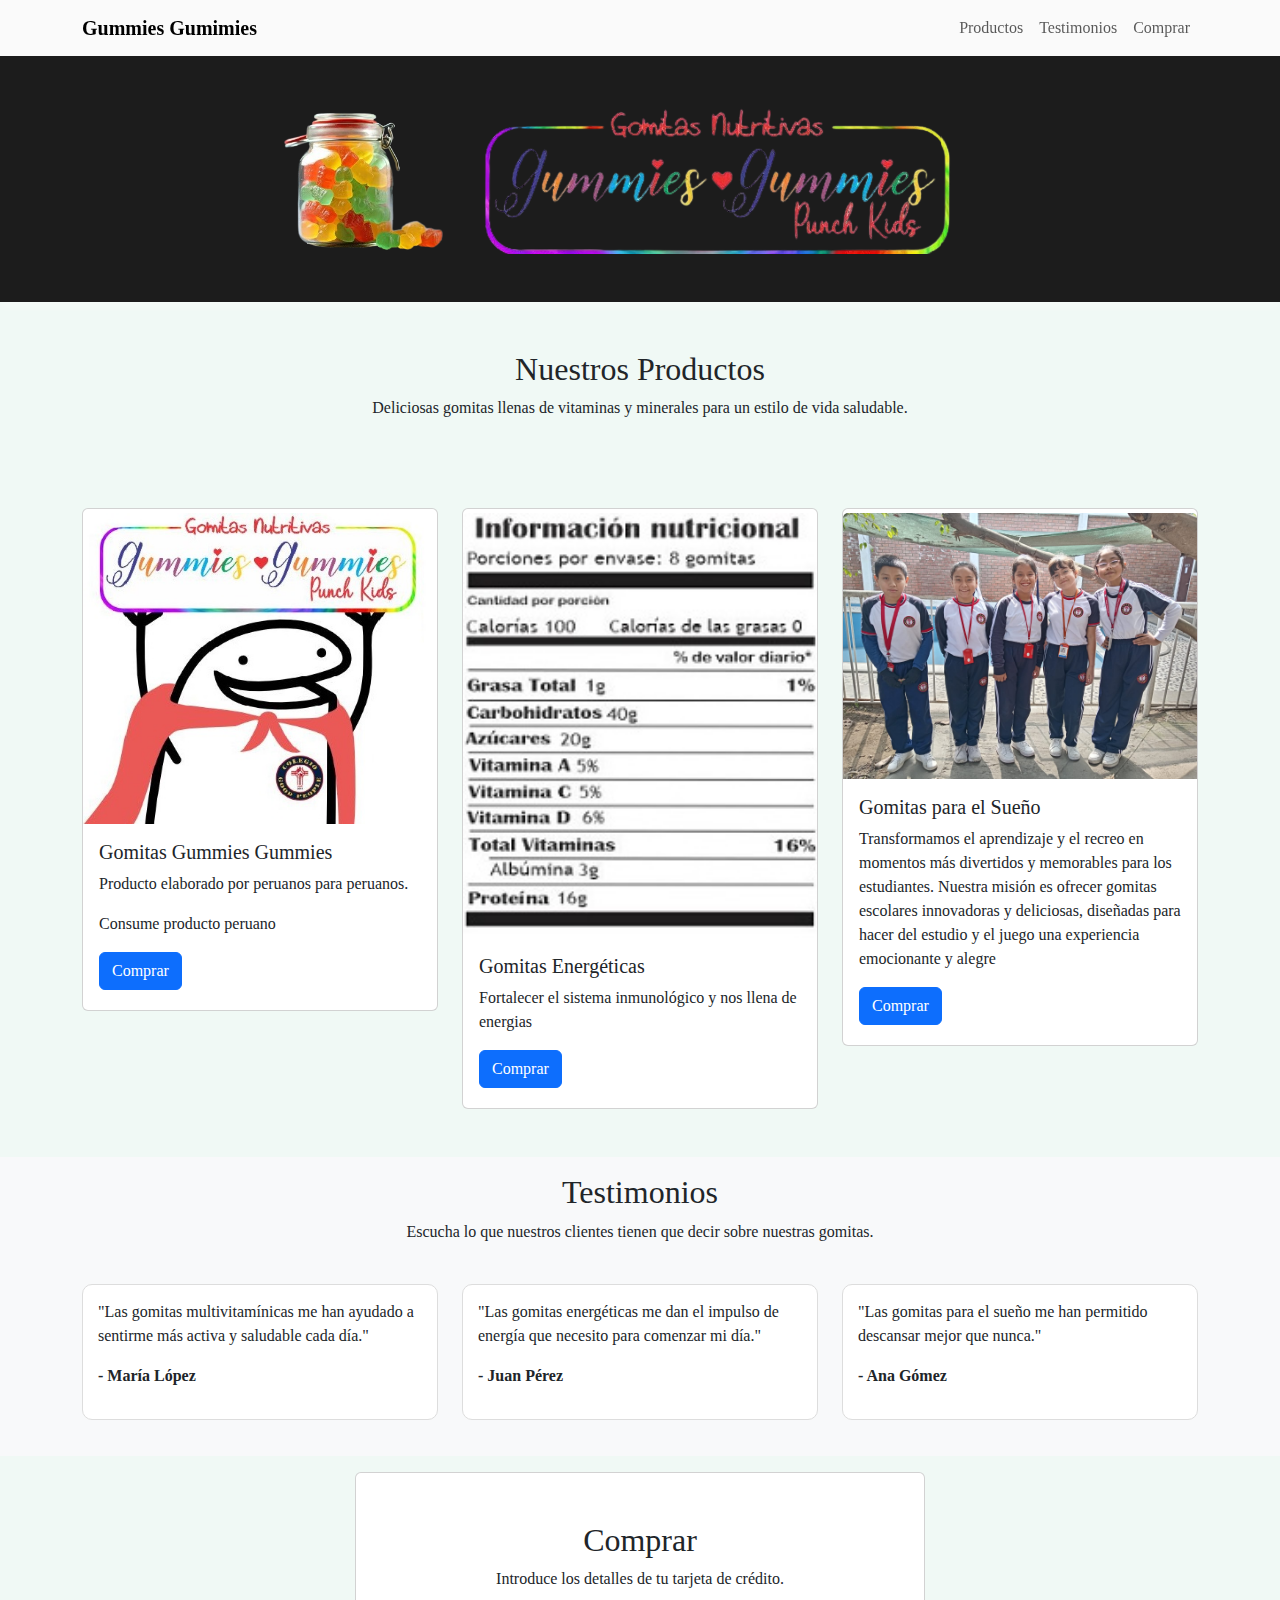
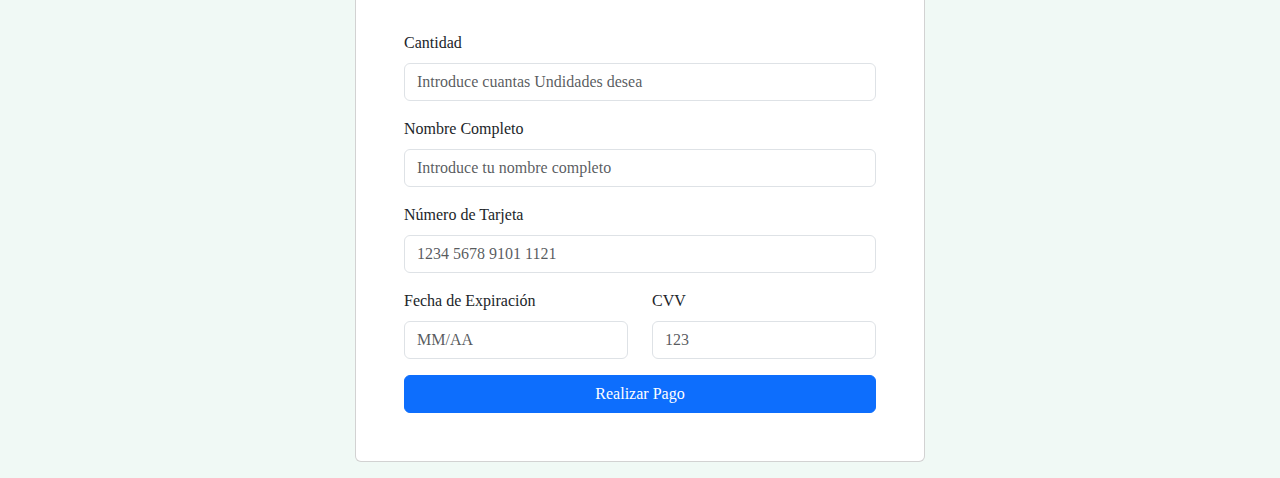
==== index.html @ dd19df9d "cambios colores y fonts" ====
<!DOCTYPE html>
<html lang="es">
  <head>
    <meta charset="UTF-8" />
    <meta name="viewport" content="width=device-width, initial-scale=1.0" />
    <title>Gummies Gumimies</title>
    <link href="https://cdn.jsdelivr.net/npm/bootstrap@5.3.0-alpha1/dist/css/bootstrap.min.css" rel="stylesheet" />
    <link rel="stylesheet" href="./styles.css" />
    <!-- <link rel="stylesheet" href="https://fonts.googleapis.com/css2?family=Poppins:wght@300;400;600&display=swap" /> -->
    <link rel="stylesheet" href="https://your-font-cdn.com/blueberry.css" />
  </head>

  <body>
    <!-- Navbar -->
    <nav class="navbar navbar-expand-lg navbar-light bg-light barra">
      <div class="container">
        <a class="navbar-brand" href="#">Gummies Gumimies</a>
        <button
          class="navbar-toggler"
          type="button"
          data-bs-toggle="collapse"
          data-bs-target="#navbarNav"
          aria-controls="navbarNav"
          aria-expanded="false"
          aria-label="Toggle navigation"
        >
          <span class="navbar-toggler-icon"></span>
        </button>
        <div class="collapse navbar-collapse" id="navbarNav">
          <ul class="navbar-nav ms-auto">
            <li class="nav-item">
              <a class="nav-link" href="#productos">Productos</a>
            </li>
            <li class="nav-item">
              <a class="nav-link" href="#testimonios">Testimonios</a>
            </li>
            <li class="nav-item">
              <a class="nav-link" href="#pagar">Comprar</a>
            </li>
          </ul>
        </div>
      </div>
    </nav>
    <section class="degradado text-white text-center py-5">
      <div class="container d-flex align-items-center justify-content-center flex-wrap">
        <!-- Imagen pequeña -->
        <img src="./gomitas-frasco-clean.png" alt="Imagen Pequeña" class="imagen-pequena" />

        <!-- Logo -->
        <img src="./logo-clean.png" alt="Logo de Gomicas" class="logo" />
        <!-- <img src="./gomitas-frasco-clean.png" alt="Imagen Pequeña" class="imagen-pequena" /> -->
      </div>
    </section>
    <!-- <section class="degradado text-white text-center py-5">
      <div class="container align-items-center">
        <img src="./gomitas-frasco-clean.png" alt="Imagen Pequeña" class="imagen-pequena" />
        <img src="./logo-clean.png" alt="Logo de Gomicas" class="logo" />
      </div>
    </section> -->

    <!-- Productos Section -->
    <section id="productos" class="py-5">
      <div class="container">
        <div class="row text-center mb-4">
          <div class="col">
            <h2>Nuestros Productos</h2>
            <p>Deliciosas gomitas llenas de vitaminas y minerales para un estilo de vida saludable.</p>
          </div>
        </div>
        <div class="row">
          <div class="col-md-4 mt-5">
            <div class="card py-1">
              <img src="./gummy-gummy.jpg" class="card-img-top" alt="Gomitas Multivitamínicas" />
              <div class="card-body">
                <h5 class="card-title">Gomitas Gummies Gummies</h5>
                <p class="card-text">Producto elaborado por peruanos para peruanos.</p>
                <p class="card-text">Consume producto peruano</p>
                <a href="#pagar" onclick="comprar()" class="btn btn-primary">Comprar</a>
              </div>
            </div>
          </div>
          <div class="col-md-4 mt-5">
            <div class="card py-1">
              <img src="./informacion-nutricional.jpg" class="card-img-top" alt="Gomitas Energéticas" />
              <div class="card-body">
                <h5 class="card-title">Gomitas Energéticas</h5>
                <p class="card-text">Fortalecer el sistema inmunológico y nos llena de energias</p>
                <a href="#pagar" class="btn btn-primary">Comprar</a>
              </div>
            </div>
          </div>
          <div class="col-md-4 mt-5">
            <div class="card py-1">
              <img src="./integrantes.jpeg" class="card-img-top" alt="Gomitas para el Sueño" />
              <div class="card-body">
                <h5 class="card-title">Gomitas para el Sueño</h5>
                <p class="card-text">
                  Transformamos el aprendizaje y el recreo en momentos más divertidos y memorables para los estudiantes. Nuestra misión es ofrecer gomitas escolares innovadoras y
                  deliciosas, diseñadas para hacer del estudio y el juego una experiencia emocionante y alegre
                </p>
                <a href="#pagar" class="btn btn-primary">Comprar</a>
              </div>
            </div>
          </div>
        </div>
      </div>
    </section>

    <!-- Testimonios Section -->
    <section id="testimonios" class="bg-light py-3">
      <div class="container">
        <div class="row text-center mb-4">
          <div class="col">
            <h2>Testimonios</h2>
            <p>Escucha lo que nuestros clientes tienen que decir sobre nuestras gomitas.</p>
          </div>
        </div>
        <div class="row">
          <div class="col-md-4">
            <div class="testimonial">
              <p>"Las gomitas multivitamínicas me han ayudado a sentirme más activa y saludable cada día."</p>
              <p><strong>- María López</strong></p>
            </div>
          </div>
          <div class="col-md-4">
            <div class="testimonial">
              <p>"Las gomitas energéticas me dan el impulso de energía que necesito para comenzar mi día."</p>
              <p><strong>- Juan Pérez</strong></p>
            </div>
          </div>
          <div class="col-md-4">
            <div class="testimonial">
              <p>"Las gomitas para el sueño me han permitido descansar mejor que nunca."</p>
              <p><strong>- Ana Gómez</strong></p>
            </div>
          </div>
        </div>
      </div>
    </section>

    <!-- Comprar Section -->
    <section class="py-3" id="pagar">
      <div class="container">
        <div class="row justify-content-center">
          <div class="col-md-6 card p-5">
            <!-- Formulario de Pago -->
            <form id="payment-form ">
              <div class="row text-center mb-4">
                <div class="col">
                  <h2>Comprar</h2>
                  <p>Introduce los detalles de tu tarjeta de crédito.</p>
                </div>
              </div>
              <div class="mb-3">
                <label for="cantidad" class="form-label">Cantidad</label>
                <input type="text" class="form-control" id="cantidad" placeholder="Introduce cuantas Undidades desea" maxlength="3" required />
              </div>
              <div class="mb-3">
                <label for="nombre" class="form-label">Nombre Completo</label>
                <input type="text" class="form-control" id="nombre" placeholder="Introduce tu nombre completo" required />
              </div>
              <div class="mb-3">
                <label for="tarjeta" class="form-label">Número de Tarjeta</label>
                <input type="text" class="form-control" id="tarjeta" placeholder="1234 5678 9101 1121" maxlength="19" required />
                <div class="invalid-feedback">Introduce un número de tarjeta válido (16 dígitos).</div>
              </div>
              <div class="row">
                <div class="col-md-6 mb-3">
                  <label for="fecha-expiracion" class="form-label">Fecha de Expiración</label>
                  <input type="text" class="form-control" id="fecha-expiracion" placeholder="MM/AA" maxlength="5" required />
                  <div class="invalid-feedback">Introduce una fecha válida (MM/AA).</div>
                </div>
                <div class="col-md-6 mb-3">
                  <label for="cvv" class="form-label">CVV</label>
                  <input type="text" class="form-control" id="cvv" placeholder="123" maxlength="3" required />
                  <div class="invalid-feedback">Introduce un CVV válido (3 dígitos).</div>
                </div>
              </div>

              <button type="submit" class="btn btn-primary w-100">Realizar Pago</button>
            </form>

            <!-- Mensaje de resultado -->
            <div id="payment-message" class="mt-3 d-none">
              <div class="mensaje-pago">
                <div class="icono">✔️</div>
                <h1>Pago Satisfactorio</h1>
                <p>Su pago con tarjeta ha sido procesado correctamente.</p>
                <button class="boton" onclick="window.location.href='index.html'">Volver al Inicio</button>
              </div>
            </div>
          </div>
        </div>
      </div>
    </section>

    <script src="https://cdn.jsdelivr.net/npm/bootstrap@5.3.0-alpha1/dist/js/bootstrap.bundle.min.js"></script>
    <script src="./script.js"></script>
  </body>
</html>
---- styles.css ----
body {
  font-family: "Poppins", sans-serif;
}

/* h1,
h2,
h3 {
  font-family: "Lobster", cursive;
}

p {
  font-family: "Quicksand", sans-serif;
}
body {
  font-family: "Arial", sans-serif;
} */
* {
  font-family: cursive;
}
/* @font-face {
  font-family: "Blueberry";
  src: url("fonts/blueberry.woff2") format("woff2"), url("fonts/blueberry.woff") format("woff");
  font-weight: normal;
  font-style: normal;
} */

/* body {
  font-family: "Blueberry", sans-serif;
} */
.navbar-brand {
  font-weight: bold;
}

.hero-section {
  background-color: #6c757d;
  color: white;
}

.testimonial {
  background-color: white;
  padding: 15px;
  border: 1px solid #ddd;
  border-radius: 10px;
  margin-bottom: 20px;
}

.btn-light:hover {
  background-color: #f8f9fa;
  color: #000;
}

.btn-primary:hover {
  background-color: #0056b3;
}
.barra {
  background-color: #e3e3e3 !important;
  color: white !important;
  filter: brightness(1.1);
}
.degradado {
  /* background: linear-gradient(90deg, #453e8f, #e38942, #e38942, #453e8f); */
  background: #1c1c1c;
  /* filter: brightness(1.1); */
  box-shadow: 0 4px 10px rgba(255, 255, 255, 0.4);
}
body {
  /* width: 100%;
  height: 200px; */
  background-color: rgba(110, 194, 157, 0.1);
  /* También puedes agregar un borde o sombra si lo deseas */
  /* border: 1px solid #e38942; */
}

.mensaje-pago {
  background-color: #fff;
  padding: 20px;
  border-radius: 10px;
  box-shadow: 0 4px 10px rgba(0, 0, 0, 0.1);
  text-align: center;
  max-width: 400px;
  width: 100%;
}

.mensaje-pago h1 {
  color: #4caf50;
  font-size: 24px;
  margin-bottom: 10px;
}

.mensaje-pago p {
  color: #555;
  font-size: 16px;
  margin-bottom: 20px;
}

.mensaje-pago .icono {
  font-size: 50px;
  color: #4caf50;
  margin-bottom: 20px;
}

.mensaje-pago .boton {
  background-color: #4caf50;
  color: #fff;
  padding: 10px 20px;
  border: none;
  border-radius: 5px;
  cursor: pointer;
  font-size: 16px;
}

.mensaje-pago .boton:hover {
  background-color: #45a049;
}

#payment-message {
  font-family: Arial, sans-serif;
  background-color: #f7f7f7;
  display: flex;
  justify-content: center;
  align-items: center;
  /* height: 100vh; */
  margin: 0;
}

.logo {
  max-height: 250px; /* Ajusta la altura del logo según sea necesario */
  margin-right: 20px; /* Espaciado entre el logo y el texto */
}
.content {
  text-align: center;
}
.imagen-pequena {
  max-height: 200px; /* Ajusta la altura de la imagen pequeña según sea necesario */
}

.degradado {
  background-size: cover;
  background-position: center;
  background-repeat: no-repeat;
  /* height: 300px; */
  display: flex;
  align-items: center;
  justify-content: center;
  padding: 0 20px; /* Espaciado interno */
}
.logo {
  max-height: 150px; /* Ajusta la altura del logo según sea necesario */
  margin: 0 20px; /* Espaciado entre el logo y la imagen pequeña */
}
.imagen-pequena {
  max-height: 150px; /* Ajusta la altura de la imagen pequeña según sea necesario */
}
/* Asegúrate de que el contenedor sea flexible y se ajuste en pantallas más pequeñas */
@media (max-width: 768px) {
  .logo {
    max-height: 100px; /* Ajusta la altura del logo en pantallas pequeñas */
    margin: 0 10px; /* Reduce el margen en pantallas pequeñas */
  }
  .imagen-pequena {
    max-height: 150px;
    padding: 5px;
    /* Ajusta la altura de la imagen pequeña en pantallas pequeñas */
  }
}
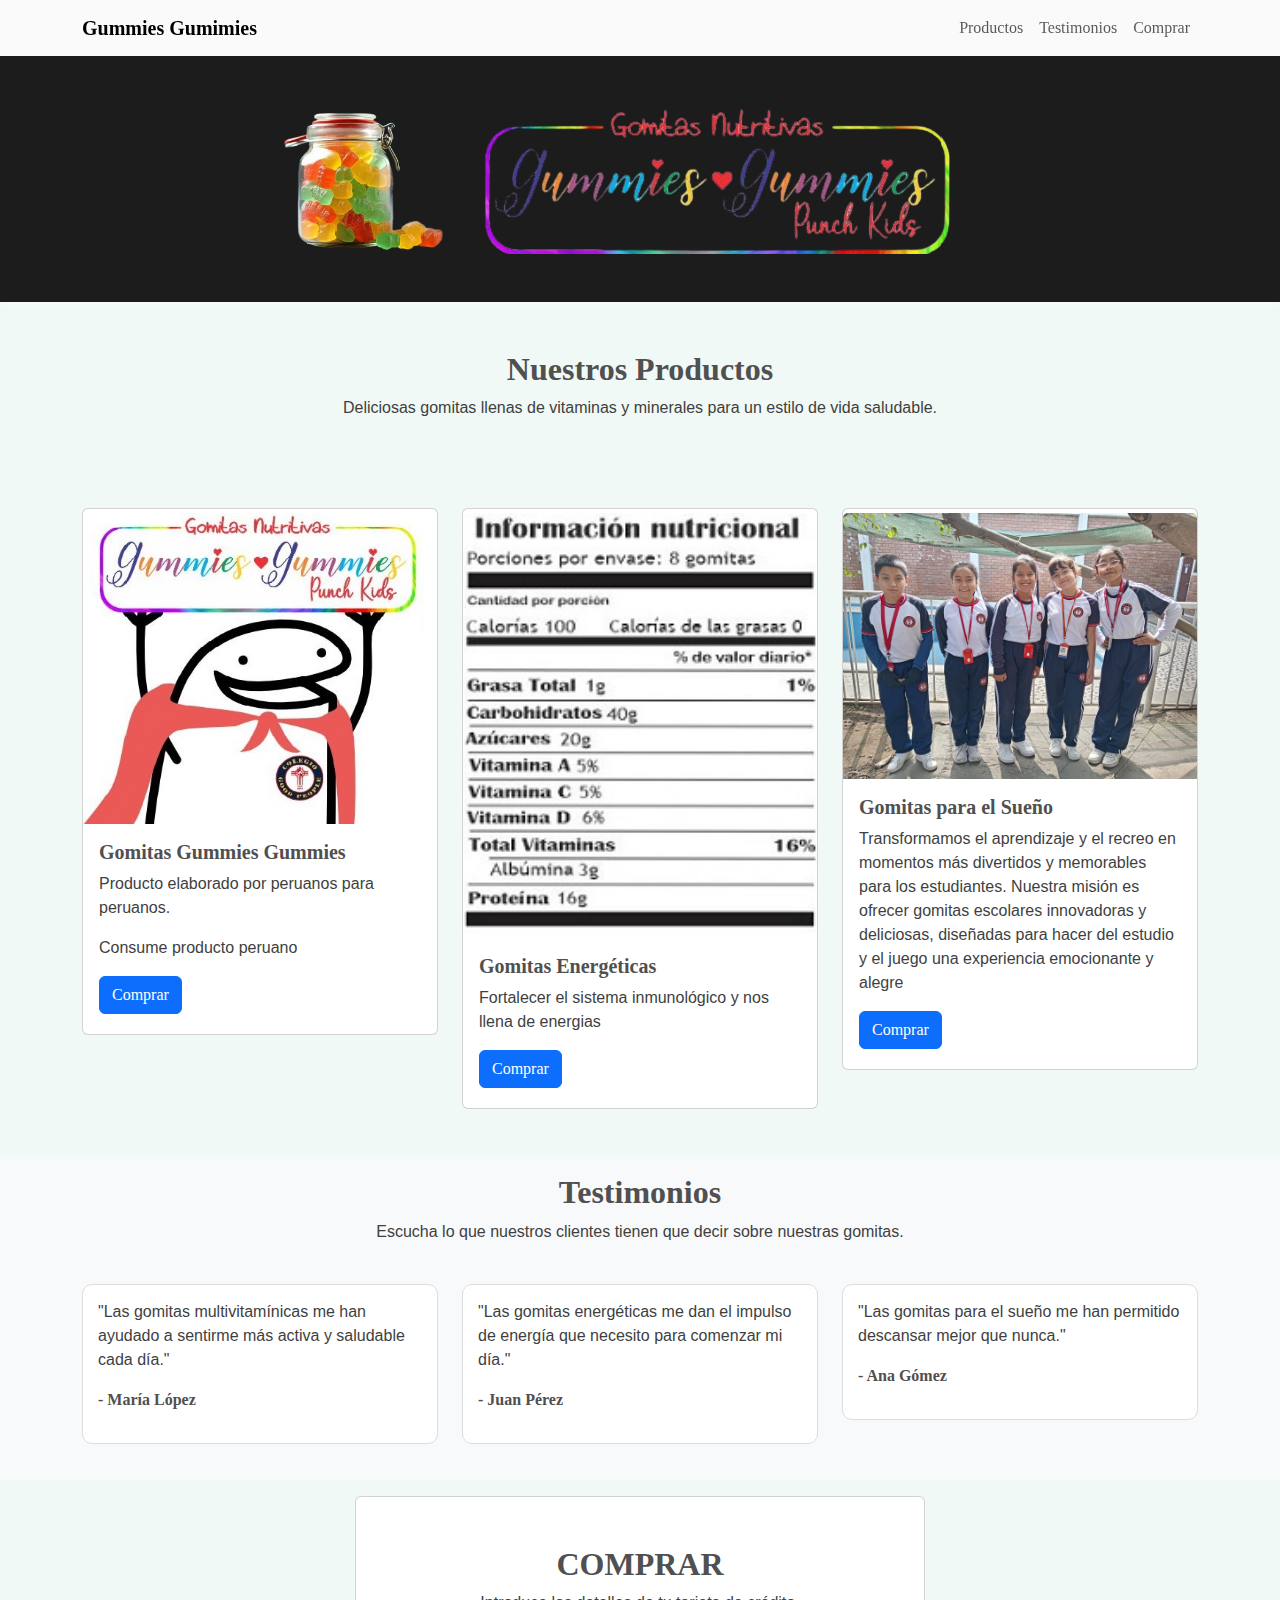
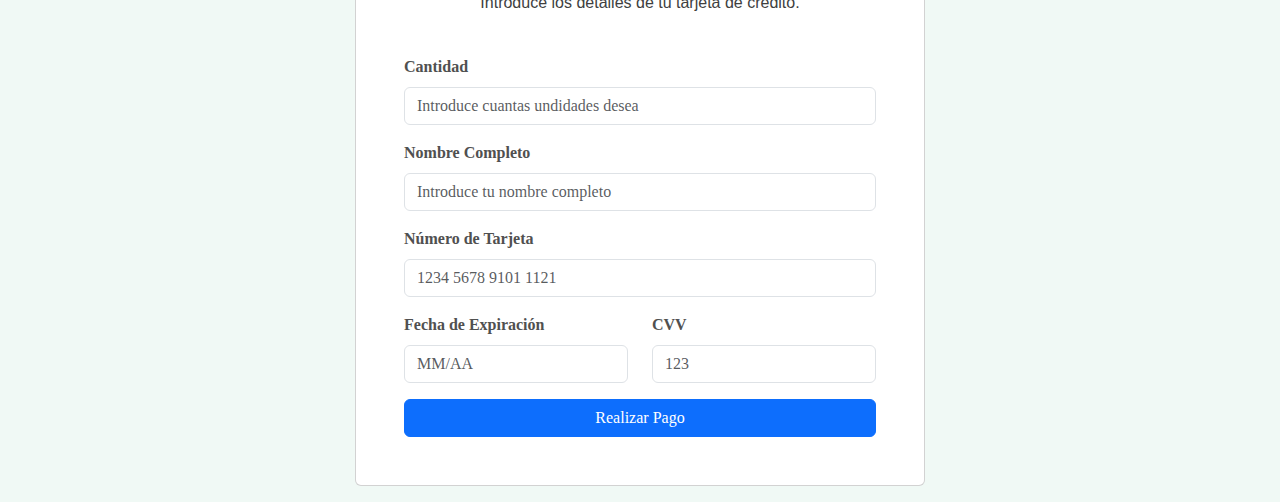
==== commit b4c2db46: "agrando colores" ====
--- a/index.html
+++ b/index.html
@@ -43,21 +43,10 @@
     </nav>
     <section class="degradado text-white text-center py-5">
       <div class="container d-flex align-items-center justify-content-center flex-wrap">
-        <!-- Imagen pequeña -->
-        <img src="./gomitas-frasco-clean.png" alt="Imagen Pequeña" class="imagen-pequena" />
-
-        <!-- Logo -->
-        <img src="./logo-clean.png" alt="Logo de Gomicas" class="logo" />
-        <!-- <img src="./gomitas-frasco-clean.png" alt="Imagen Pequeña" class="imagen-pequena" /> -->
-      </div>
-    </section>
-    <!-- <section class="degradado text-white text-center py-5">
-      <div class="container align-items-center">
         <img src="./gomitas-frasco-clean.png" alt="Imagen Pequeña" class="imagen-pequena" />
         <img src="./logo-clean.png" alt="Logo de Gomicas" class="logo" />
       </div>
-    </section> -->
-
+    </section>
     <!-- Productos Section -->
     <section id="productos" class="py-5">
       <div class="container">
@@ -147,13 +136,13 @@
             <form id="payment-form ">
               <div class="row text-center mb-4">
                 <div class="col">
-                  <h2>Comprar</h2>
+                  <h2>COMPRAR</h2>
                   <p>Introduce los detalles de tu tarjeta de crédito.</p>
                 </div>
               </div>
               <div class="mb-3">
                 <label for="cantidad" class="form-label">Cantidad</label>
-                <input type="text" class="form-control" id="cantidad" placeholder="Introduce cuantas Undidades desea" maxlength="3" required />
+                <input type="text" class="form-control" id="cantidad" placeholder="Introduce cuantas undidades desea" maxlength="3" required />
               </div>
               <div class="mb-3">
                 <label for="nombre" class="form-label">Nombre Completo</label>
--- a/styles.css
+++ b/styles.css
@@ -2,20 +2,26 @@
   font-family: "Poppins", sans-serif;
 }
 
-/* h1,
+h1,
 h2,
-h3 {
+h3,
+h5,
+strong,
+label {
   font-family: "Lobster", cursive;
+  color: #505050 !important;
+  font-weight: bold;
 }
 
 p {
   font-family: "Quicksand", sans-serif;
+  color: #403f3f !important;
 }
 body {
   font-family: "Arial", sans-serif;
-} */
+}
 * {
-  font-family: cursive;
+  font-family: "Lobster", cursive;
 }
 /* @font-face {
   font-family: "Blueberry";
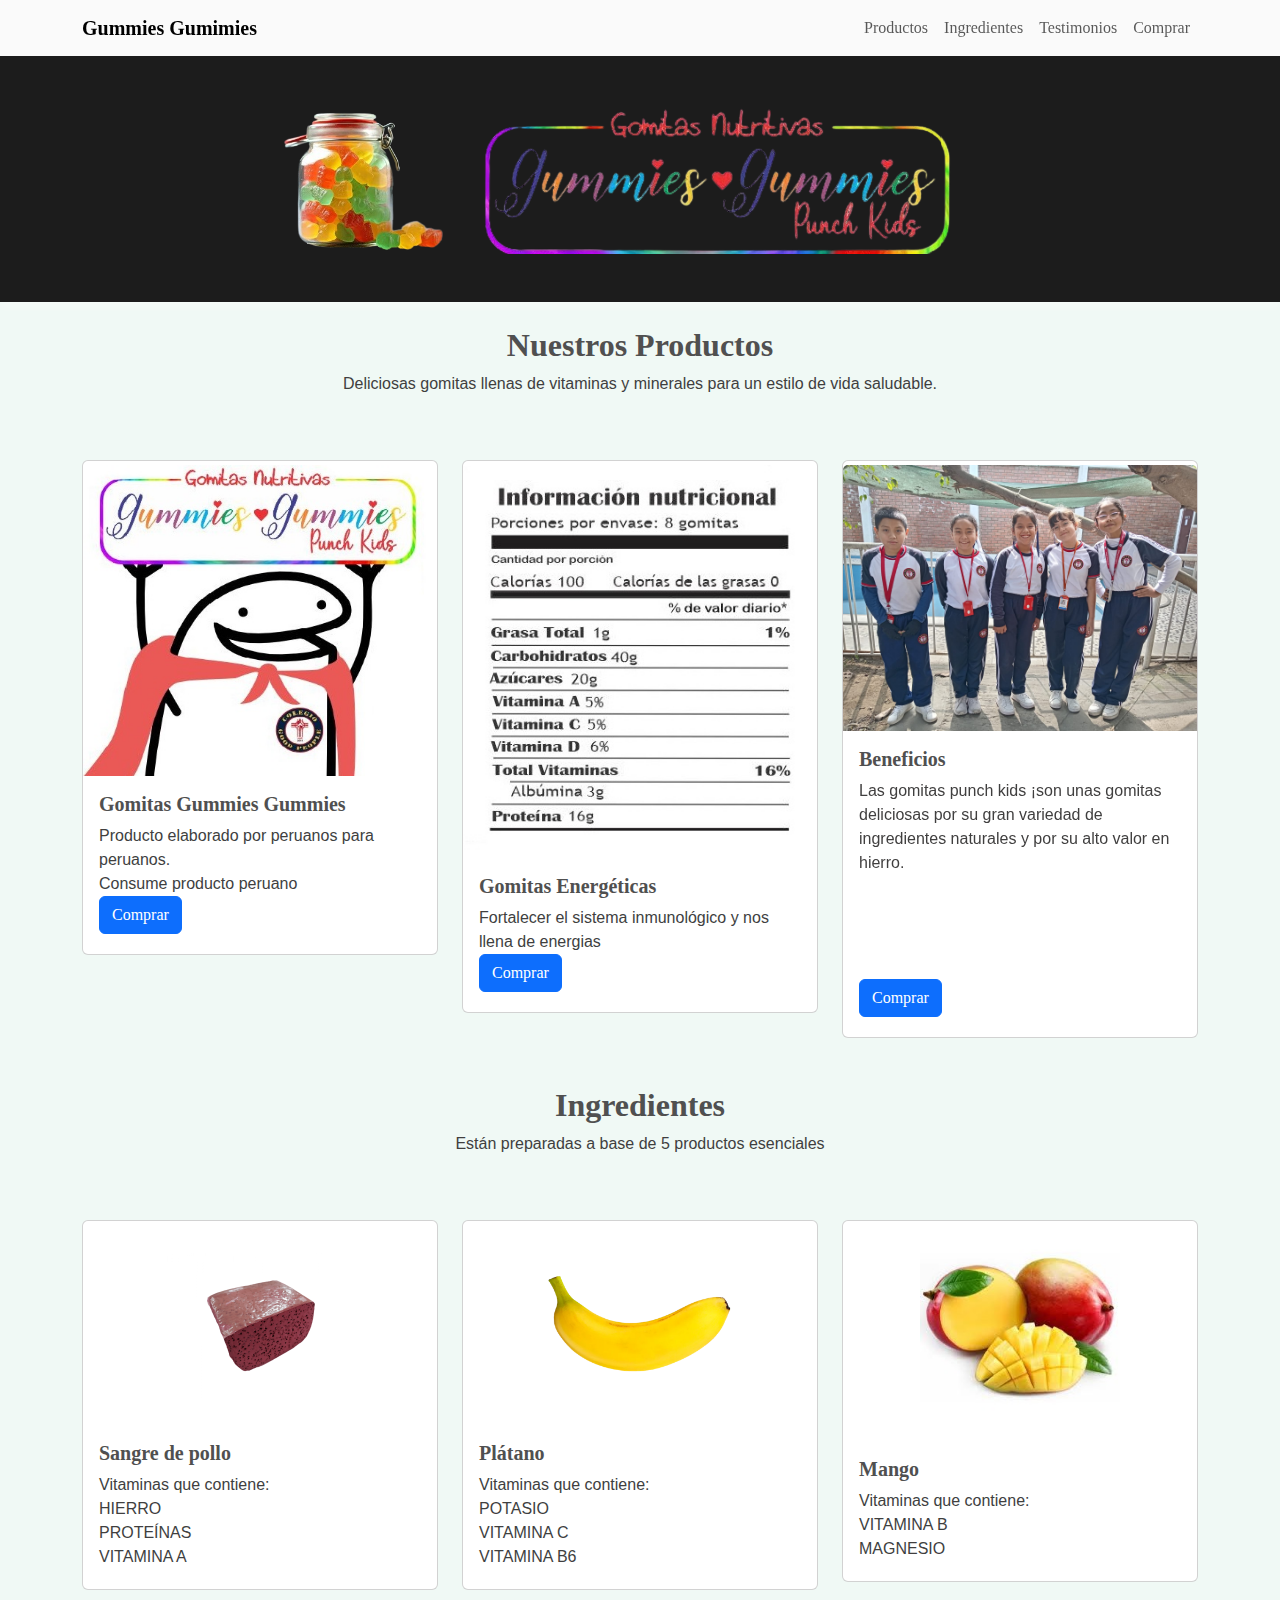
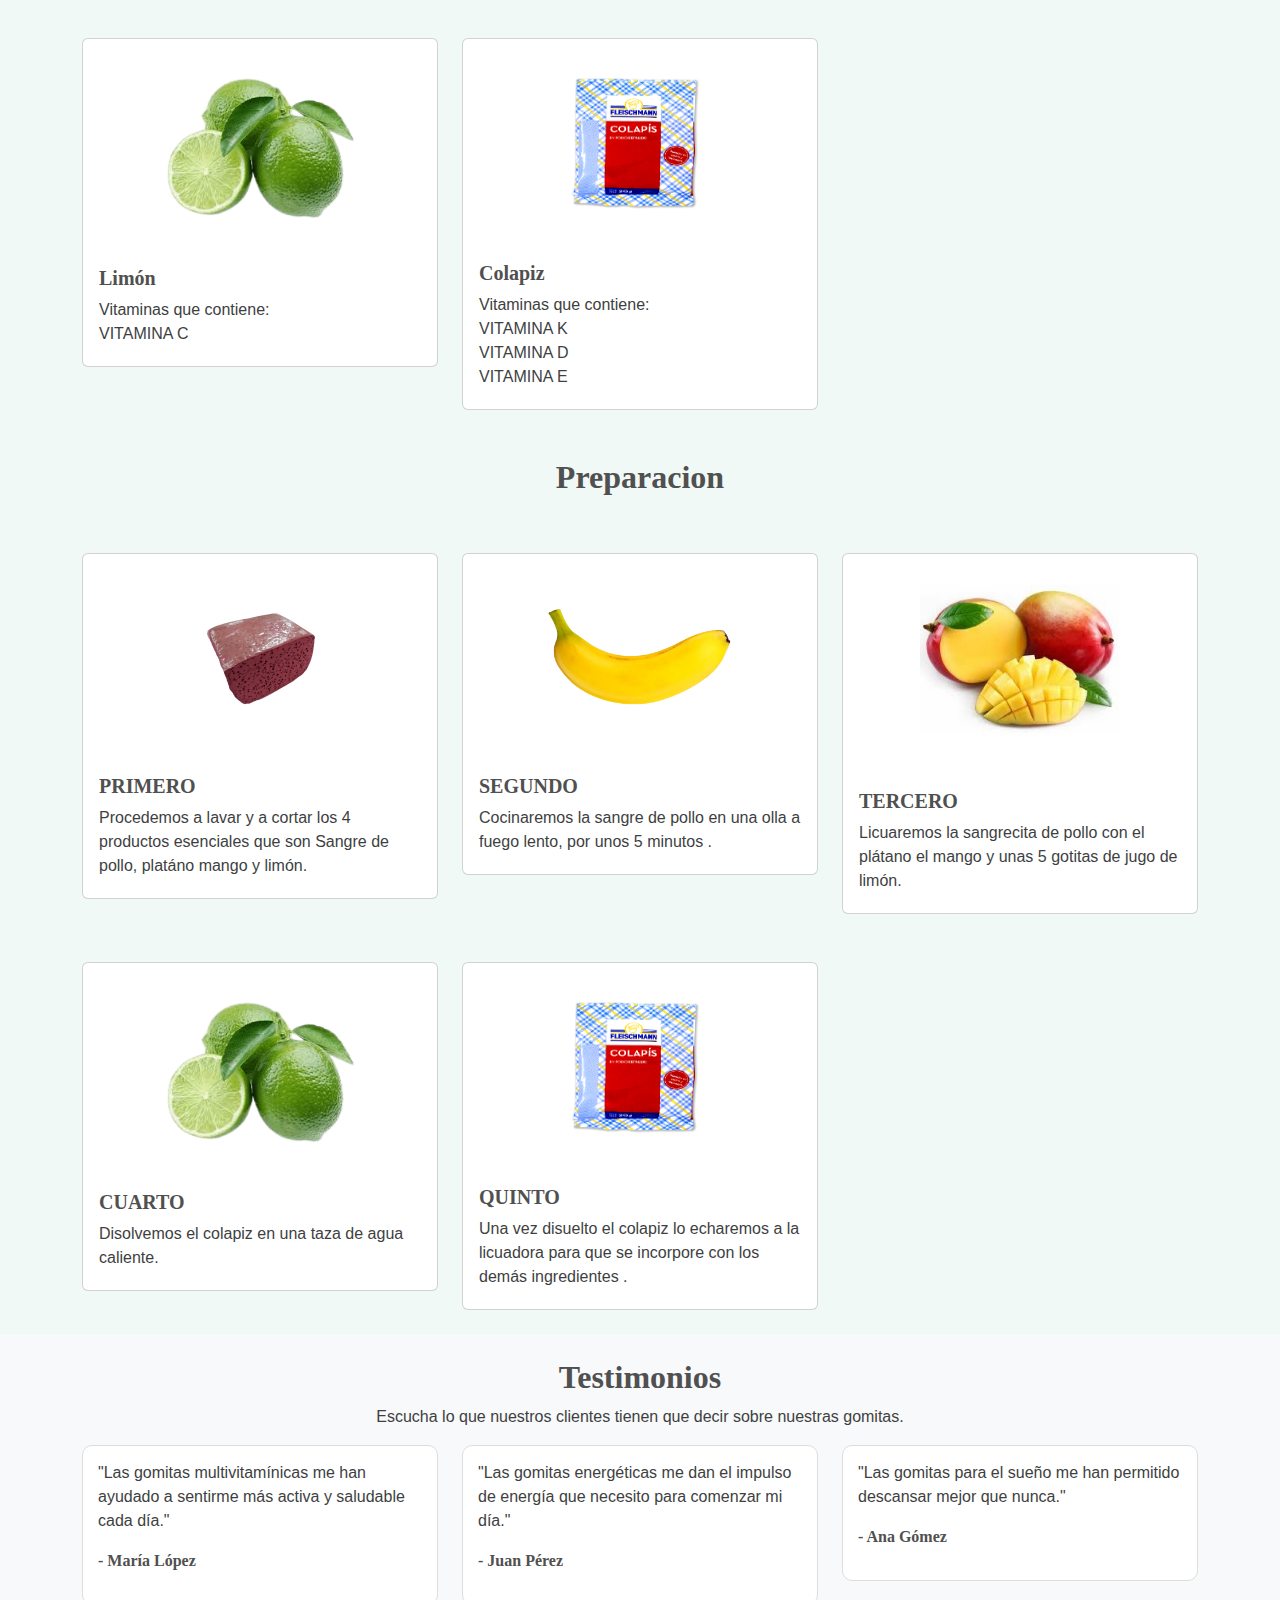
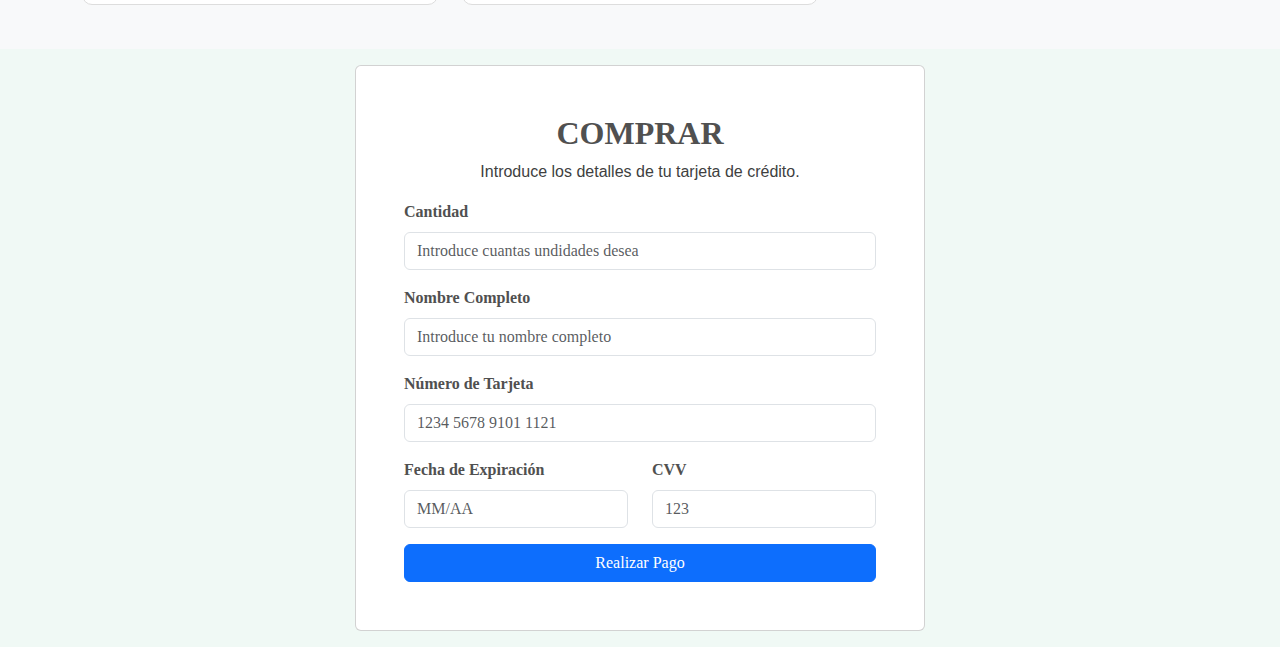
==== commit a9f3a1e0: "agregando secciones" ====
--- a/index.html
+++ b/index.html
@@ -32,6 +32,9 @@
               <a class="nav-link" href="#productos">Productos</a>
             </li>
             <li class="nav-item">
+              <a class="nav-link" href="#testimonios">Ingredientes</a>
+            </li>
+            <li class="nav-item">
               <a class="nav-link" href="#testimonios">Testimonios</a>
             </li>
             <li class="nav-item">
@@ -48,12 +51,13 @@
       </div>
     </section>
     <!-- Productos Section -->
-    <section id="productos" class="py-5">
-      <div class="container">
-        <div class="row text-center mb-4">
+    <section id="productos" class="py-4">
+      <div class="container">
+        <div class="row text-center">
           <div class="col">
             <h2>Nuestros Productos</h2>
             <p>Deliciosas gomitas llenas de vitaminas y minerales para un estilo de vida saludable.</p>
+            <!-- <p><b>CON GOMITAS NUTRI PUNCH DILE PUM PUM PUM A LA ANEMIA</b></p> -->
           </div>
         </div>
         <div class="row">
@@ -82,11 +86,21 @@
             <div class="card py-1">
               <img src="./integrantes.jpeg" class="card-img-top" alt="Gomitas para el Sueño" />
               <div class="card-body">
-                <h5 class="card-title">Gomitas para el Sueño</h5>
-                <p class="card-text">
-                  Transformamos el aprendizaje y el recreo en momentos más divertidos y memorables para los estudiantes. Nuestra misión es ofrecer gomitas escolares innovadoras y
-                  deliciosas, diseñadas para hacer del estudio y el juego una experiencia emocionante y alegre
-                </p>
+                <h5 class="card-title">Beneficios</h5>
+                <!-- Carrusel de Textos -->
+                <div id="textCarousel" class="carousel slide" data-bs-ride="carousel" data-bs-interval="3000" style="min-height: 200px">
+                  <div class="carousel-inner">
+                    <div class="carousel-item active">
+                      <p class="card-text">Las gomitas punch kids ¡son unas gomitas deliciosas por su gran variedad de ingredientes naturales y por su alto valor en hierro.</p>
+                    </div>
+                    <div class="carousel-item">
+                      <p class="card-text">Nos ayuda a prevenir y superar la anemia y desnutrición tanto en niños como adolescentes, ya que es un gran problema mundial .</p>
+                    </div>
+                    <div class="carousel-item">
+                      <p class="card-text">También nos ayuda a fortalecer los huesos, y prevenir enfermedades respiratorias en niños a partir de los 2 años</p>
+                    </div>
+                  </div>
+                </div>
                 <a href="#pagar" class="btn btn-primary">Comprar</a>
               </div>
             </div>
@@ -95,10 +109,138 @@
       </div>
     </section>
 
+    <!-- Ingredientes Section -->
+    <section id="productos" class="py-4">
+      <div class="container">
+        <div class="row text-center">
+          <div class="col">
+            <h2>Ingredientes</h2>
+            <p>Están preparadas a base de 5 productos esenciales</p>
+          </div>
+        </div>
+        <div class="row">
+          <div class="col-md-4 mt-5">
+            <div class="card py-1">
+              <img src="./sangrecita.png" class="card-img-top img-ingredientes" alt="Gomitas Multivitamínicas" />
+              <div class="card-body">
+                <h5 class="card-title">Sangre de pollo</h5>
+                <p class="card-text">Vitaminas que contiene:</p>
+                <p class="card-text">HIERRO</p>
+                <p class="card-text">PROTEÍNAS</p>
+                <p class="card-text">VITAMINA A</p>
+              </div>
+            </div>
+          </div>
+          <div class="col-md-4 mt-5">
+            <div class="card py-1">
+              <img src="./plantano.webp" class="card-img-top img-ingredientes" alt="Gomitas Multivitamínicas" />
+              <div class="card-body">
+                <h5 class="card-title">Plátano</h5>
+                <p class="card-text">Vitaminas que contiene:</p>
+                <p class="card-text">POTASIO</p>
+                <p class="card-text">VITAMINA C</p>
+                <p class="card-text">VITAMINA B6</p>
+              </div>
+            </div>
+          </div>
+          <div class="col-md-4 mt-5">
+            <div class="card py-1">
+              <img src="./mango.jpg" class="card-img-top img-ingredientes" alt="Gomitas Multivitamínicas" />
+              <div class="card-body">
+                <h5 class="card-title">Mango</h5>
+                <p class="card-text">Vitaminas que contiene:</p>
+                <p class="card-text">VITAMINA B</p>
+                <p class="card-text">MAGNESIO</p>
+              </div>
+            </div>
+          </div>
+          <div class="col-md-4 mt-5">
+            <div class="card py-1">
+              <img src="./limon.png" class="card-img-top img-ingredientes" alt="Gomitas Multivitamínicas" />
+              <div class="card-body">
+                <h5 class="card-title">Limón</h5>
+                <p class="card-text">Vitaminas que contiene:</p>
+                <p class="card-text">VITAMINA C</p>
+              </div>
+            </div>
+          </div>
+          <div class="col-md-4 mt-5">
+            <div class="card py-1">
+              <img src="./colapiz.png" class="card-img-top img-ingredientes" alt="Gomitas Multivitamínicas" />
+              <div class="card-body">
+                <h5 class="card-title">Colapiz</h5>
+                <p class="card-text">Vitaminas que contiene:</p>
+                <p class="card-text">VITAMINA K</p>
+                <p class="card-text">VITAMINA D</p>
+                <p class="card-text">VITAMINA E</p>
+              </div>
+            </div>
+          </div>
+        </div>
+      </div>
+    </section>
+
+    <!-- Preparación Section -->
+    <section id="productos" class="py-4">
+      <div class="container">
+        <div class="row text-center">
+          <div class="col">
+            <h2>Preparacion</h2>
+          </div>
+        </div>
+        <div class="row">
+          <div class="col-md-4 mt-5">
+            <div class="card py-1">
+              <img src="./sangrecita.png" class="card-img-top img-ingredientes" alt="Gomitas Multivitamínicas" />
+              <div class="card-body">
+                <h5 class="card-title">PRIMERO</h5>
+                <p class="card-text">Procedemos a lavar y a cortar los 4 productos esenciales que son Sangre de pollo, platáno mango y limón.</p>
+              </div>
+            </div>
+          </div>
+          <div class="col-md-4 mt-5">
+            <div class="card py-1">
+              <img src="./plantano.webp" class="card-img-top img-ingredientes" alt="Gomitas Multivitamínicas" />
+              <div class="card-body">
+                <h5 class="card-title">SEGUNDO</h5>
+                <p class="card-text">Cocinaremos la sangre de pollo en una olla a fuego lento, por unos 5 minutos .</p>
+              </div>
+            </div>
+          </div>
+          <div class="col-md-4 mt-5">
+            <div class="card py-1">
+              <img src="./mango.jpg" class="card-img-top img-ingredientes" alt="Gomitas Multivitamínicas" />
+              <div class="card-body">
+                <h5 class="card-title">TERCERO</h5>
+                <p class="card-text">Licuaremos la sangrecita de pollo con el plátano el mango y unas 5 gotitas de jugo de limón.</p>
+              </div>
+            </div>
+          </div>
+          <div class="col-md-4 mt-5">
+            <div class="card py-1">
+              <img src="./limon.png" class="card-img-top img-ingredientes" alt="Gomitas Multivitamínicas" />
+              <div class="card-body">
+                <h5 class="card-title">CUARTO</h5>
+                <p class="card-text">Disolvemos el colapiz en una taza de agua caliente.</p>
+              </div>
+            </div>
+          </div>
+          <div class="col-md-4 mt-5">
+            <div class="card py-1">
+              <img src="./colapiz.png" class="card-img-top img-ingredientes" alt="Gomitas Multivitamínicas" />
+              <div class="card-body">
+                <h5 class="card-title">QUINTO</h5>
+                <p class="card-text">Una vez disuelto el colapiz lo echaremos a la licuadora para que se incorpore con los demás ingredientes .</p>
+              </div>
+            </div>
+          </div>
+        </div>
+      </div>
+    </section>
     <!-- Testimonios Section -->
-    <section id="testimonios" class="bg-light py-3">
-      <div class="container">
-        <div class="row text-center mb-4">
+    <section id="testimonios" class="bg-light py-4">
+      <div class="container">
+        <div class="row text-center">
           <div class="col">
             <h2>Testimonios</h2>
             <p>Escucha lo que nuestros clientes tienen que decir sobre nuestras gomitas.</p>
@@ -134,7 +276,7 @@
           <div class="col-md-6 card p-5">
             <!-- Formulario de Pago -->
             <form id="payment-form ">
-              <div class="row text-center mb-4">
+              <div class="row text-center">
                 <div class="col">
                   <h2>COMPRAR</h2>
                   <p>Introduce los detalles de tu tarjeta de crédito.</p>
--- a/styles.css
+++ b/styles.css
@@ -1,14 +1,10 @@
-body {
-  font-family: "Poppins", sans-serif;
-}
-
 h1,
 h2,
 h3,
 h5,
 strong,
 label {
-  font-family: "Lobster", cursive;
+  font-family: "Lobster", normal;
   color: #505050 !important;
   font-weight: bold;
 }
@@ -17,11 +13,8 @@
   font-family: "Quicksand", sans-serif;
   color: #403f3f !important;
 }
-body {
-  font-family: "Arial", sans-serif;
-}
 * {
-  font-family: "Lobster", cursive;
+  font-family: "Lobster", normal;
 }
 /* @font-face {
   font-family: "Blueberry";
@@ -169,3 +162,12 @@
     /* Ajusta la altura de la imagen pequeña en pantallas pequeñas */
   }
 }
+
+.img-ingredientes {
+  max-width: 200px;
+  margin: auto;
+}
+
+#productos .card-body p {
+  margin: 0;
+}
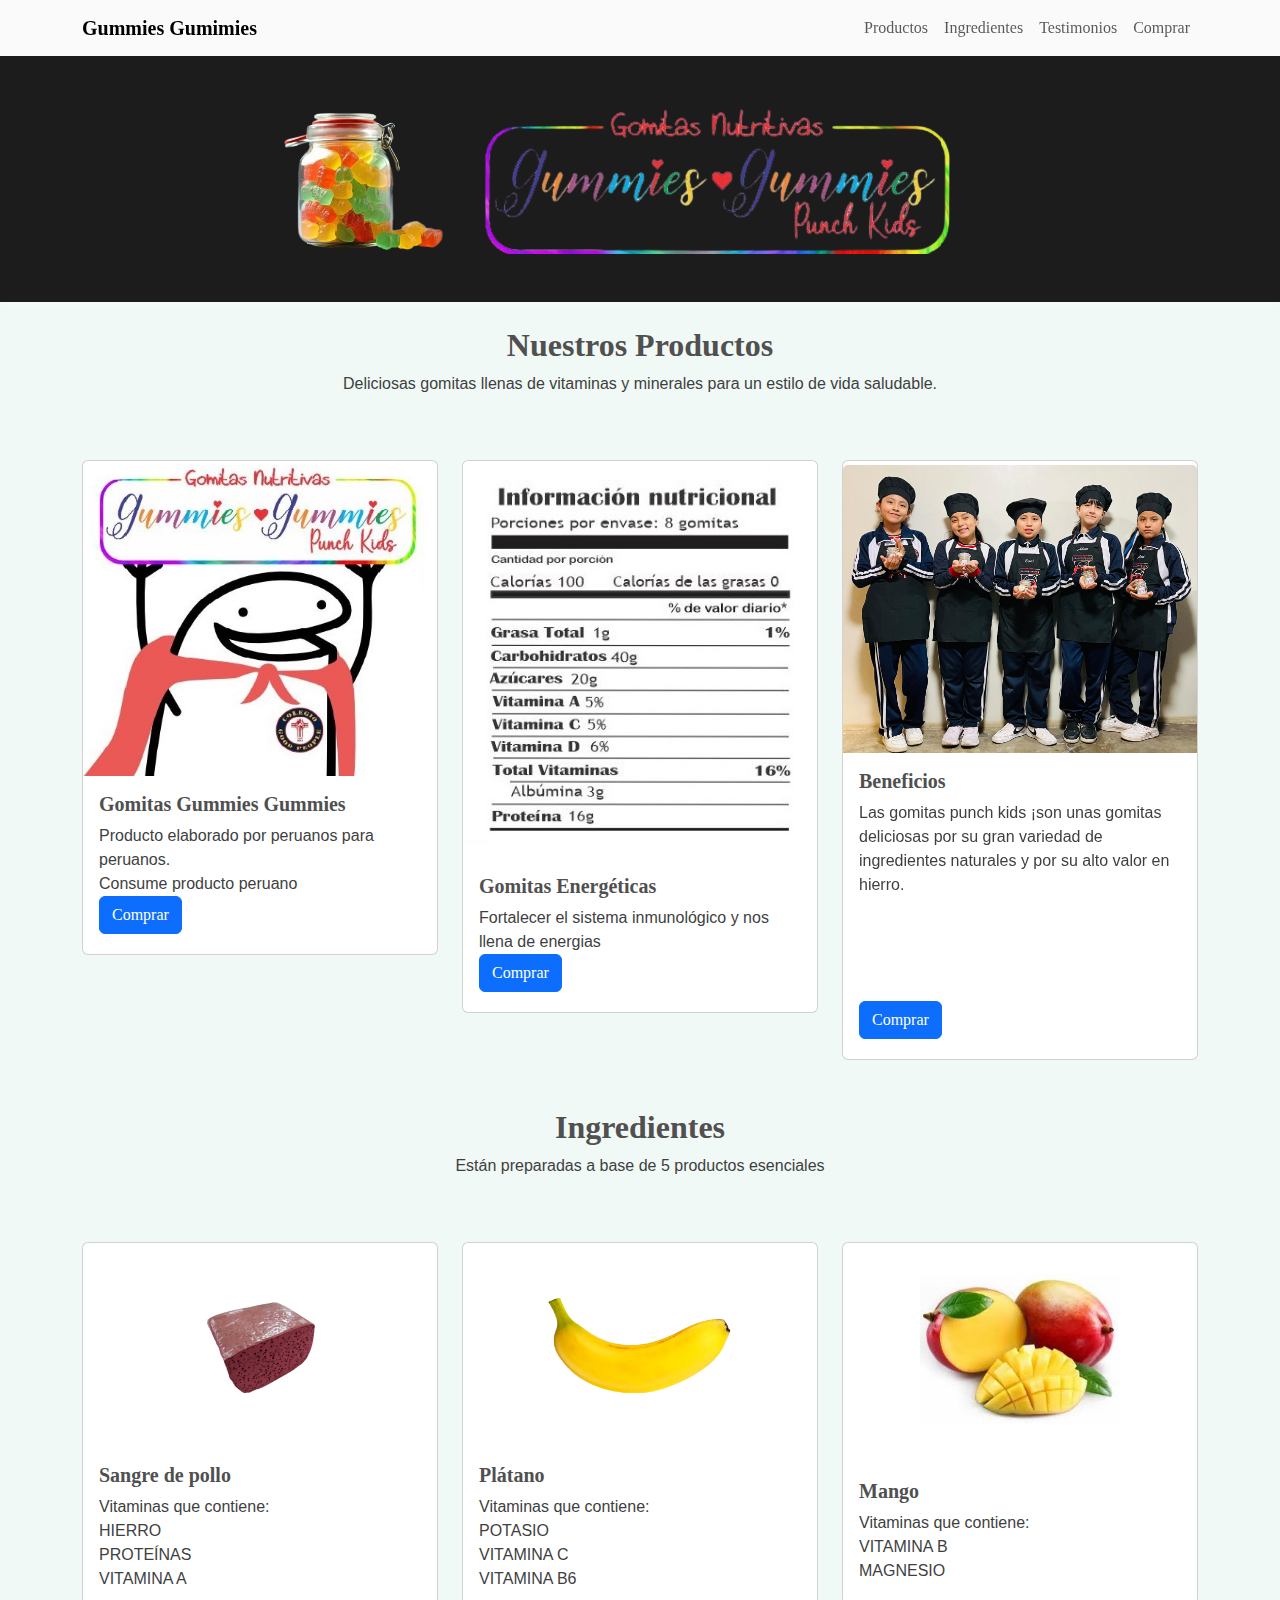
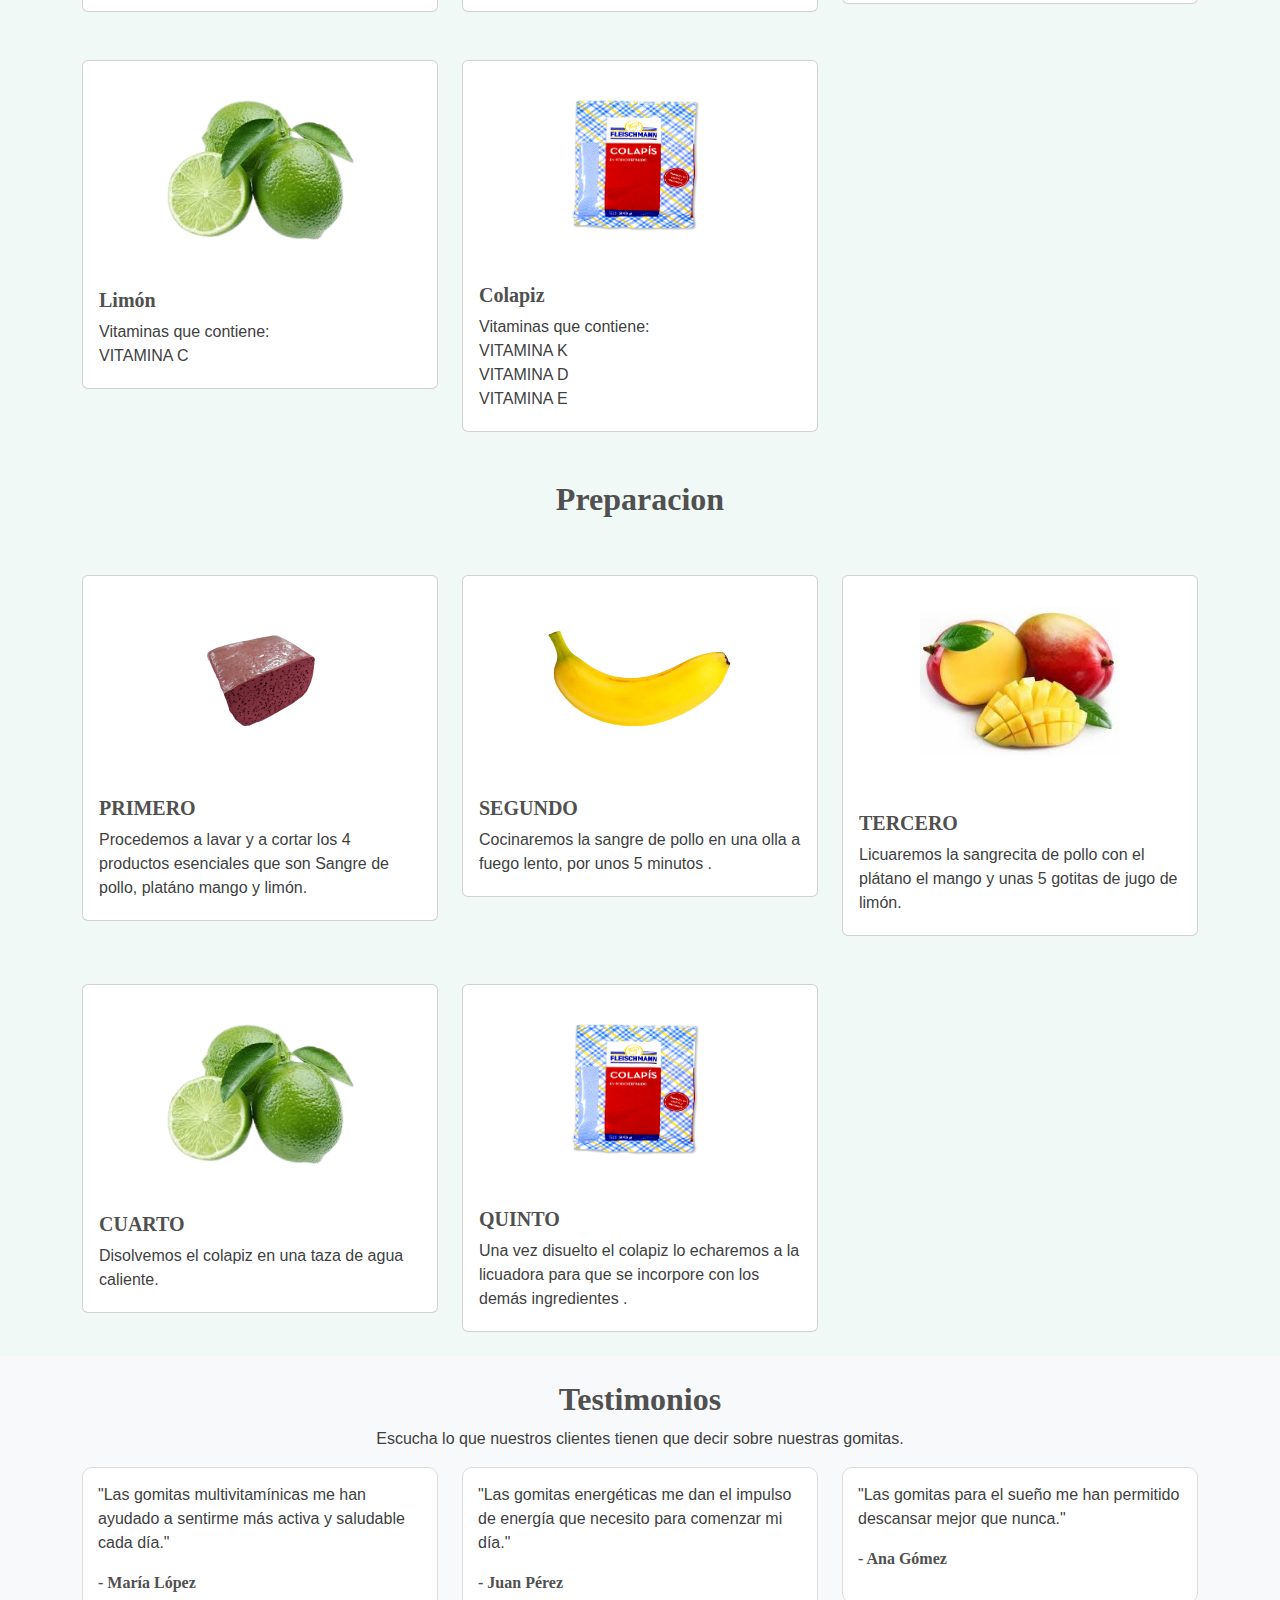
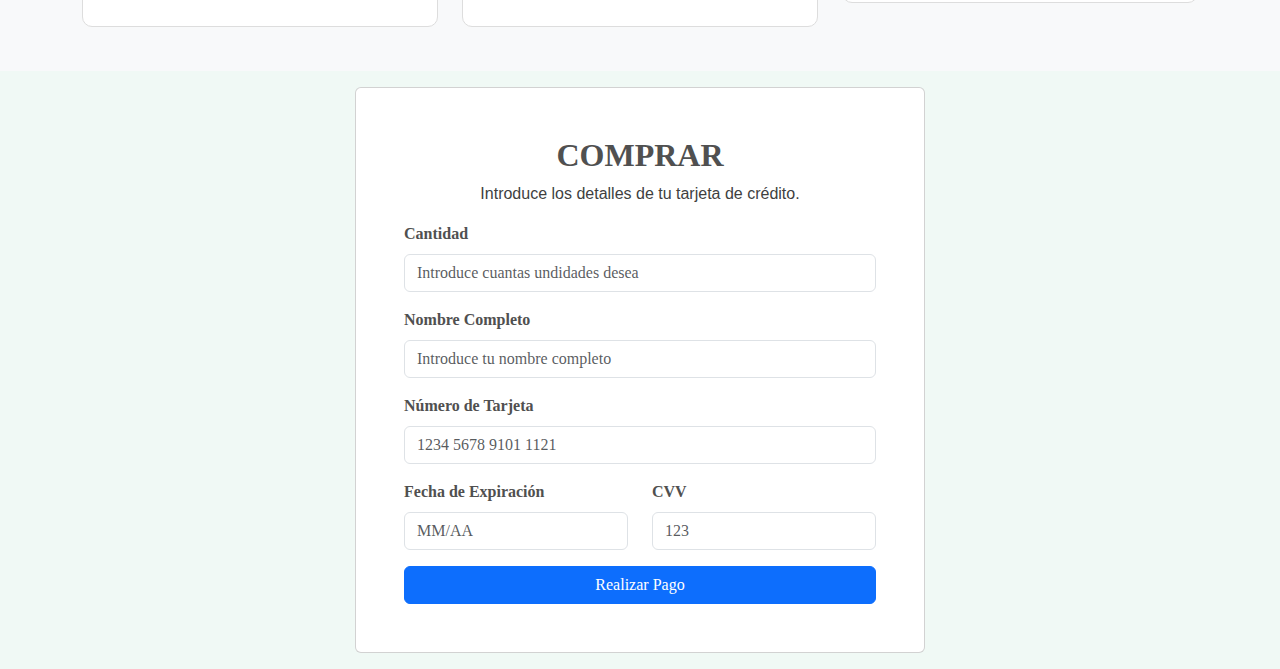
==== commit a04cd758: "img grupo" ====
--- a/index.html
+++ b/index.html
@@ -84,7 +84,7 @@
           </div>
           <div class="col-md-4 mt-5">
             <div class="card py-1">
-              <img src="./integrantes.jpeg" class="card-img-top" alt="Gomitas para el Sueño" />
+              <img src="./grupo-preparacion_2.jpg" class="card-img-top" alt="Gomitas para el Sueño" />
               <div class="card-body">
                 <h5 class="card-title">Beneficios</h5>
                 <!-- Carrusel de Textos -->
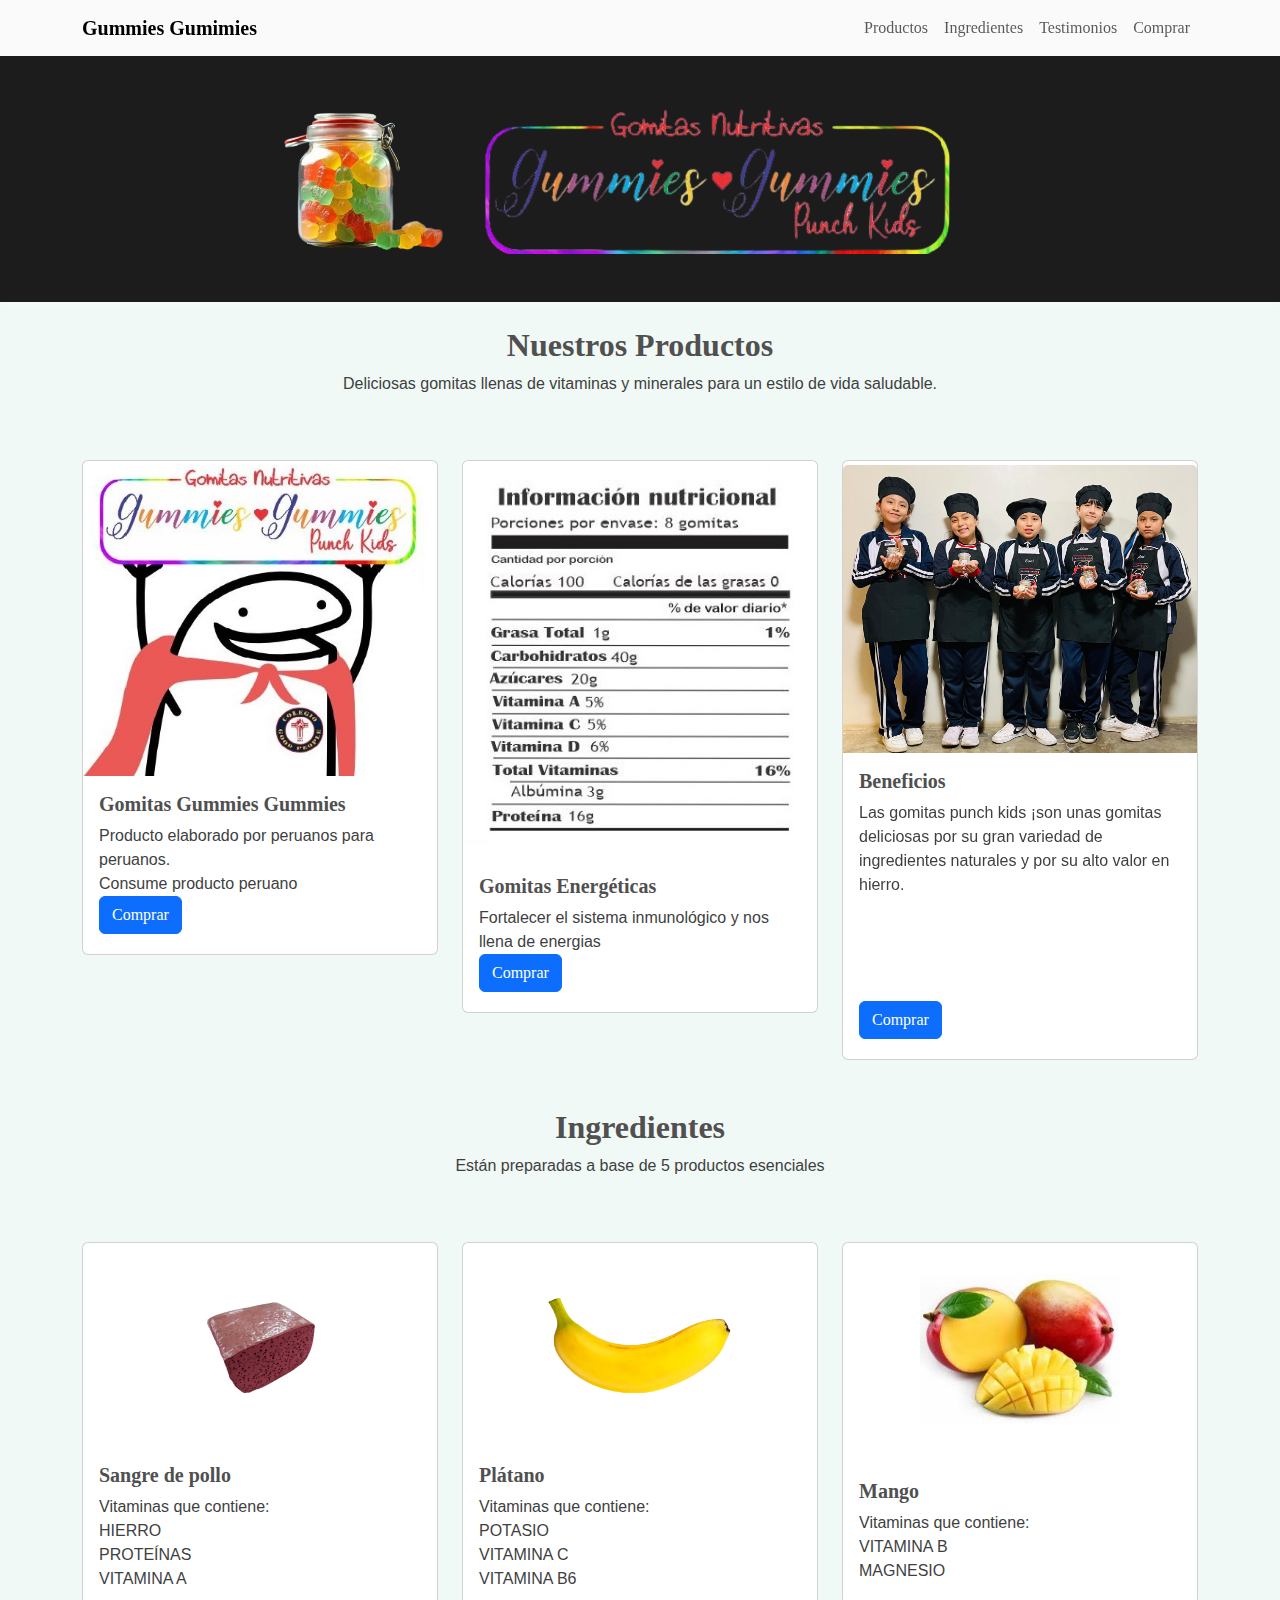
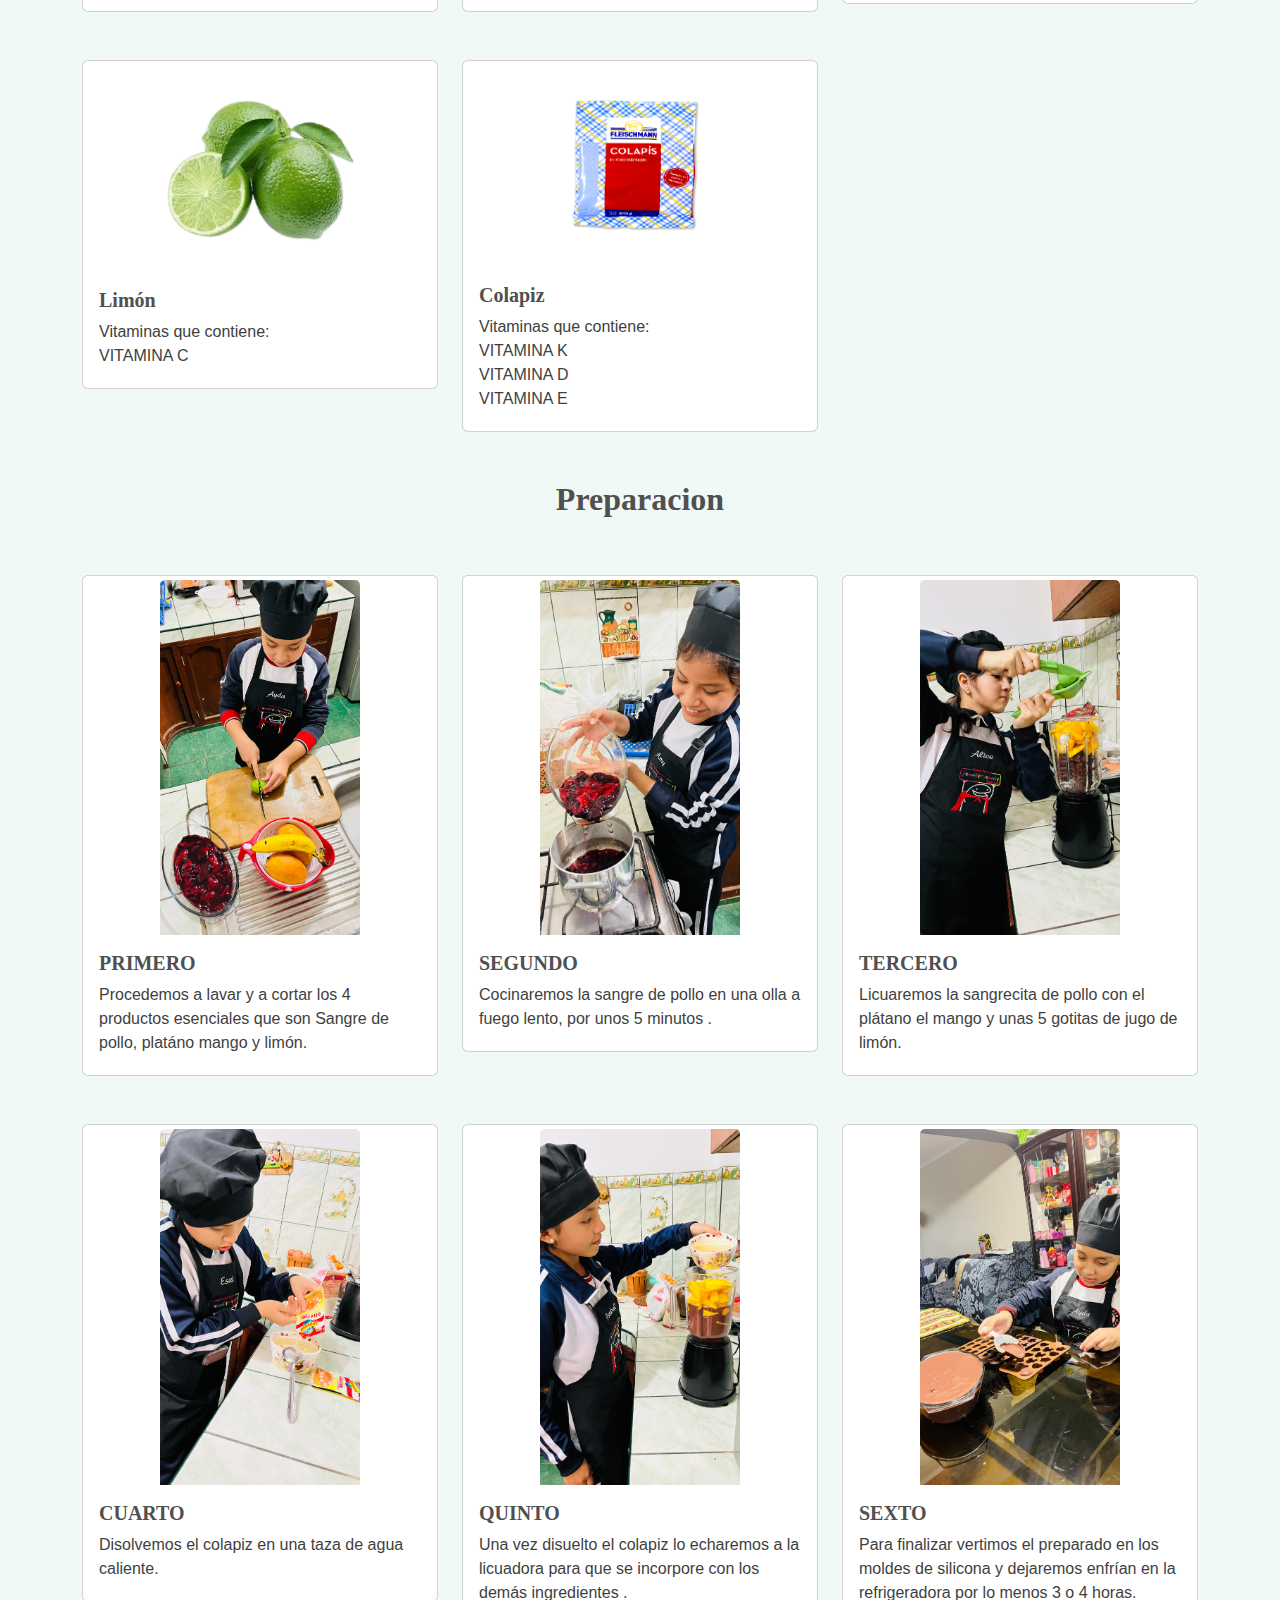
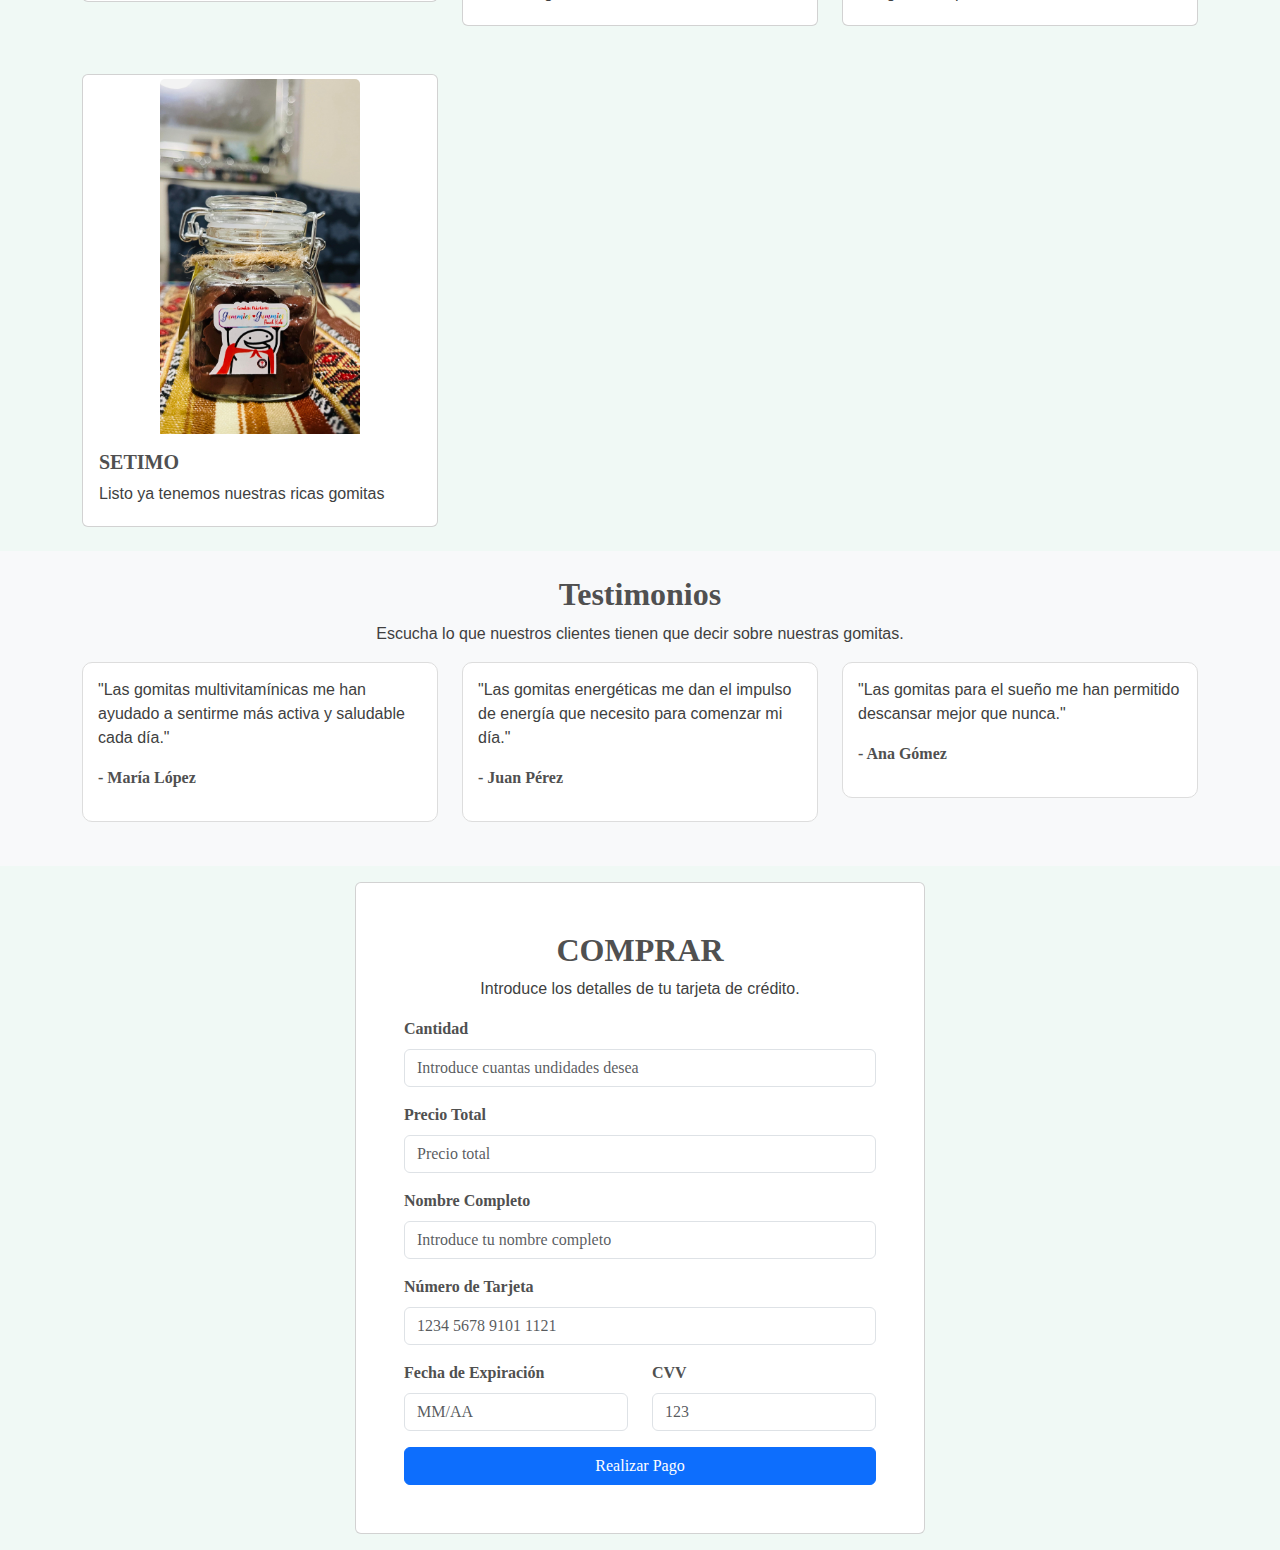
==== commit 00fa4df2: "correccion pago" ====
--- a/index.html
+++ b/index.html
@@ -191,7 +191,7 @@
         <div class="row">
           <div class="col-md-4 mt-5">
             <div class="card py-1">
-              <img src="./sangrecita.png" class="card-img-top img-ingredientes" alt="Gomitas Multivitamínicas" />
+              <img src="./ayda-corta-limon.jpeg" class="card-img-top img-ingredientes" alt="Gomitas Multivitamínicas" />
               <div class="card-body">
                 <h5 class="card-title">PRIMERO</h5>
                 <p class="card-text">Procedemos a lavar y a cortar los 4 productos esenciales que son Sangre de pollo, platáno mango y limón.</p>
@@ -200,7 +200,7 @@
           </div>
           <div class="col-md-4 mt-5">
             <div class="card py-1">
-              <img src="./plantano.webp" class="card-img-top img-ingredientes" alt="Gomitas Multivitamínicas" />
+              <img src="./amy-sangre-olla.jpeg" class="card-img-top img-ingredientes" alt="Gomitas Multivitamínicas" />
               <div class="card-body">
                 <h5 class="card-title">SEGUNDO</h5>
                 <p class="card-text">Cocinaremos la sangre de pollo en una olla a fuego lento, por unos 5 minutos .</p>
@@ -209,7 +209,7 @@
           </div>
           <div class="col-md-4 mt-5">
             <div class="card py-1">
-              <img src="./mango.jpg" class="card-img-top img-ingredientes" alt="Gomitas Multivitamínicas" />
+              <img src="./alice-licuadora.jpeg" class="card-img-top img-ingredientes" alt="Gomitas Multivitamínicas" />
               <div class="card-body">
                 <h5 class="card-title">TERCERO</h5>
                 <p class="card-text">Licuaremos la sangrecita de pollo con el plátano el mango y unas 5 gotitas de jugo de limón.</p>
@@ -218,7 +218,7 @@
           </div>
           <div class="col-md-4 mt-5">
             <div class="card py-1">
-              <img src="./limon.png" class="card-img-top img-ingredientes" alt="Gomitas Multivitamínicas" />
+              <img src="./esaid-colapiz.jpeg" class="card-img-top img-ingredientes" alt="Gomitas Multivitamínicas" />
               <div class="card-body">
                 <h5 class="card-title">CUARTO</h5>
                 <p class="card-text">Disolvemos el colapiz en una taza de agua caliente.</p>
@@ -227,10 +227,46 @@
           </div>
           <div class="col-md-4 mt-5">
             <div class="card py-1">
-              <img src="./colapiz.png" class="card-img-top img-ingredientes" alt="Gomitas Multivitamínicas" />
+              <img src="./isabel-licuadora.jpeg" class="card-img-top img-ingredientes" alt="Gomitas Multivitamínicas" />
               <div class="card-body">
                 <h5 class="card-title">QUINTO</h5>
                 <p class="card-text">Una vez disuelto el colapiz lo echaremos a la licuadora para que se incorpore con los demás ingredientes .</p>
+              </div>
+            </div>
+          </div>
+          <div class="col-md-4 mt-5">
+            <div class="card py-1">
+              <div id="textCarousel" class="carousel slide" data-bs-ride="carousel" data-bs-interval="2000">
+                <div class="carousel-inner" style="text-align: center">
+                  <div class="carousel-item active">
+                    <img src="./1-ayda-chocolate.jpeg" class="card-img-top img-ingredientes" alt="Gomitas Multivitamínicas" />
+                  </div>
+                  <div class="carousel-item">
+                    <img src="./2-eimy-chocolate.jpeg" class="card-img-top img-ingredientes" alt="Gomitas Multivitamínicas" />
+                  </div>
+                  <div class="carousel-item">
+                    <img src="./esaid-saca-gomita.jpeg" class="card-img-top img-ingredientes" alt="Gomitas Multivitamínicas" />
+                  </div>
+                  <div class="carousel-item">
+                    <img src="./alice-saca-gomita.jpeg" class="card-img-top img-ingredientes" alt="Gomitas Multivitamínicas" />
+                  </div>
+                  <div class="carousel-item">
+                    <img src="./isabel-saca-gomita.jpeg" class="card-img-top img-ingredientes" alt="Gomitas Multivitamínicas" />
+                  </div>
+                </div>
+              </div>
+              <div class="card-body">
+                <h5 class="card-title">SEXTO</h5>
+                <p class="card-text">Para finalizar vertimos el preparado en los moldes de silicona y dejaremos enfrían en la refrigeradora por lo menos 3 o 4 horas.</p>
+              </div>
+            </div>
+          </div>
+          <div class="col-md-4 mt-5">
+            <div class="card py-1">
+              <img src="./gomitas-frasco-good.jpeg" class="card-img-top img-ingredientes" alt="Gomitas Multivitamínicas" />
+              <div class="card-body">
+                <h5 class="card-title">SETIMO</h5>
+                <p class="card-text">Listo ya tenemos nuestras ricas gomitas</p>
               </div>
             </div>
           </div>
@@ -275,7 +311,7 @@
         <div class="row justify-content-center">
           <div class="col-md-6 card p-5">
             <!-- Formulario de Pago -->
-            <form id="payment-form ">
+            <form id="payment-form">
               <div class="row text-center">
                 <div class="col">
                   <h2>COMPRAR</h2>
@@ -284,7 +320,11 @@
               </div>
               <div class="mb-3">
                 <label for="cantidad" class="form-label">Cantidad</label>
-                <input type="text" class="form-control" id="cantidad" placeholder="Introduce cuantas undidades desea" maxlength="3" required />
+                <input type="text" class="form-control" id="cantidad" placeholder="Introduce cuantas undidades desea" maxlength="3" minlength="1" required />
+              </div>
+              <div class="mb-3">
+                <label for="precioTotal" class="form-label">Precio Total</label>
+                <input type="text" class="form-control" id="precioTotal" placeholder="Precio total" maxlength="3" readonly required />
               </div>
               <div class="mb-3">
                 <label for="nombre" class="form-label">Nombre Completo</label>
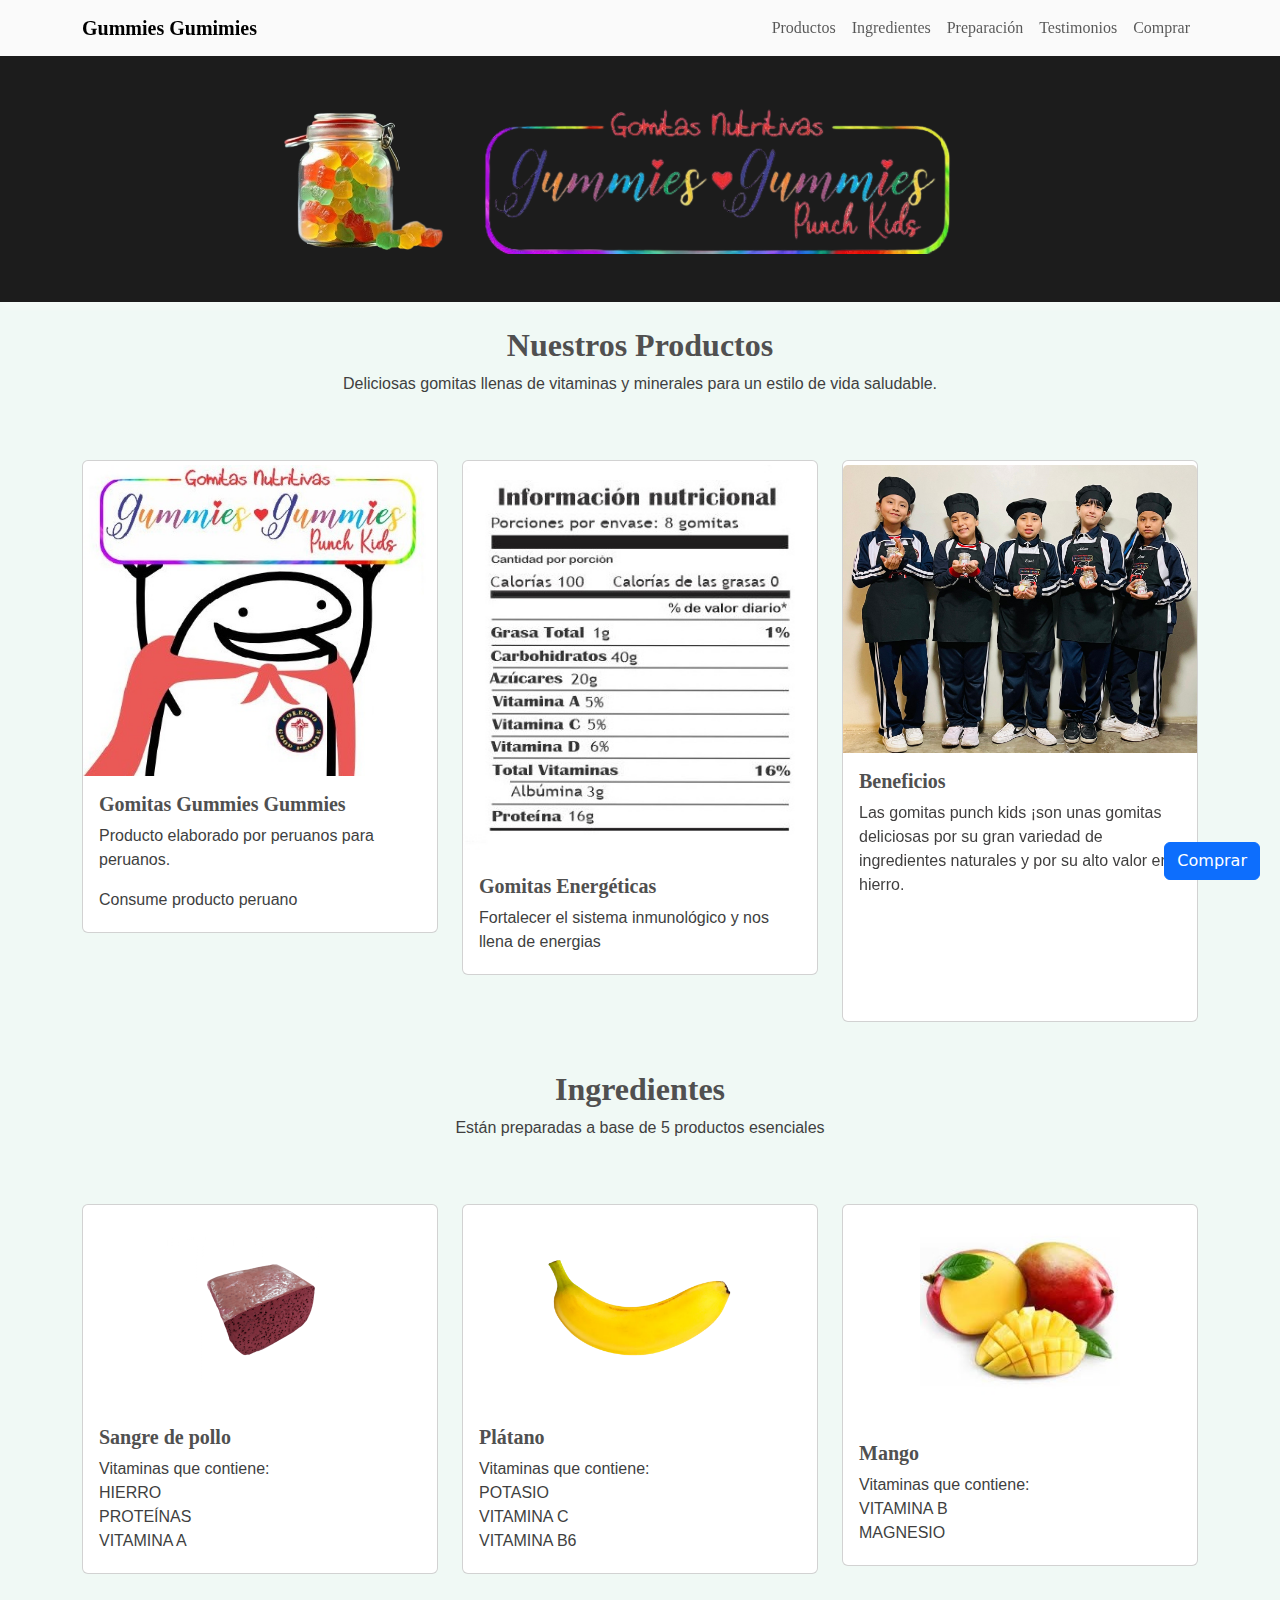
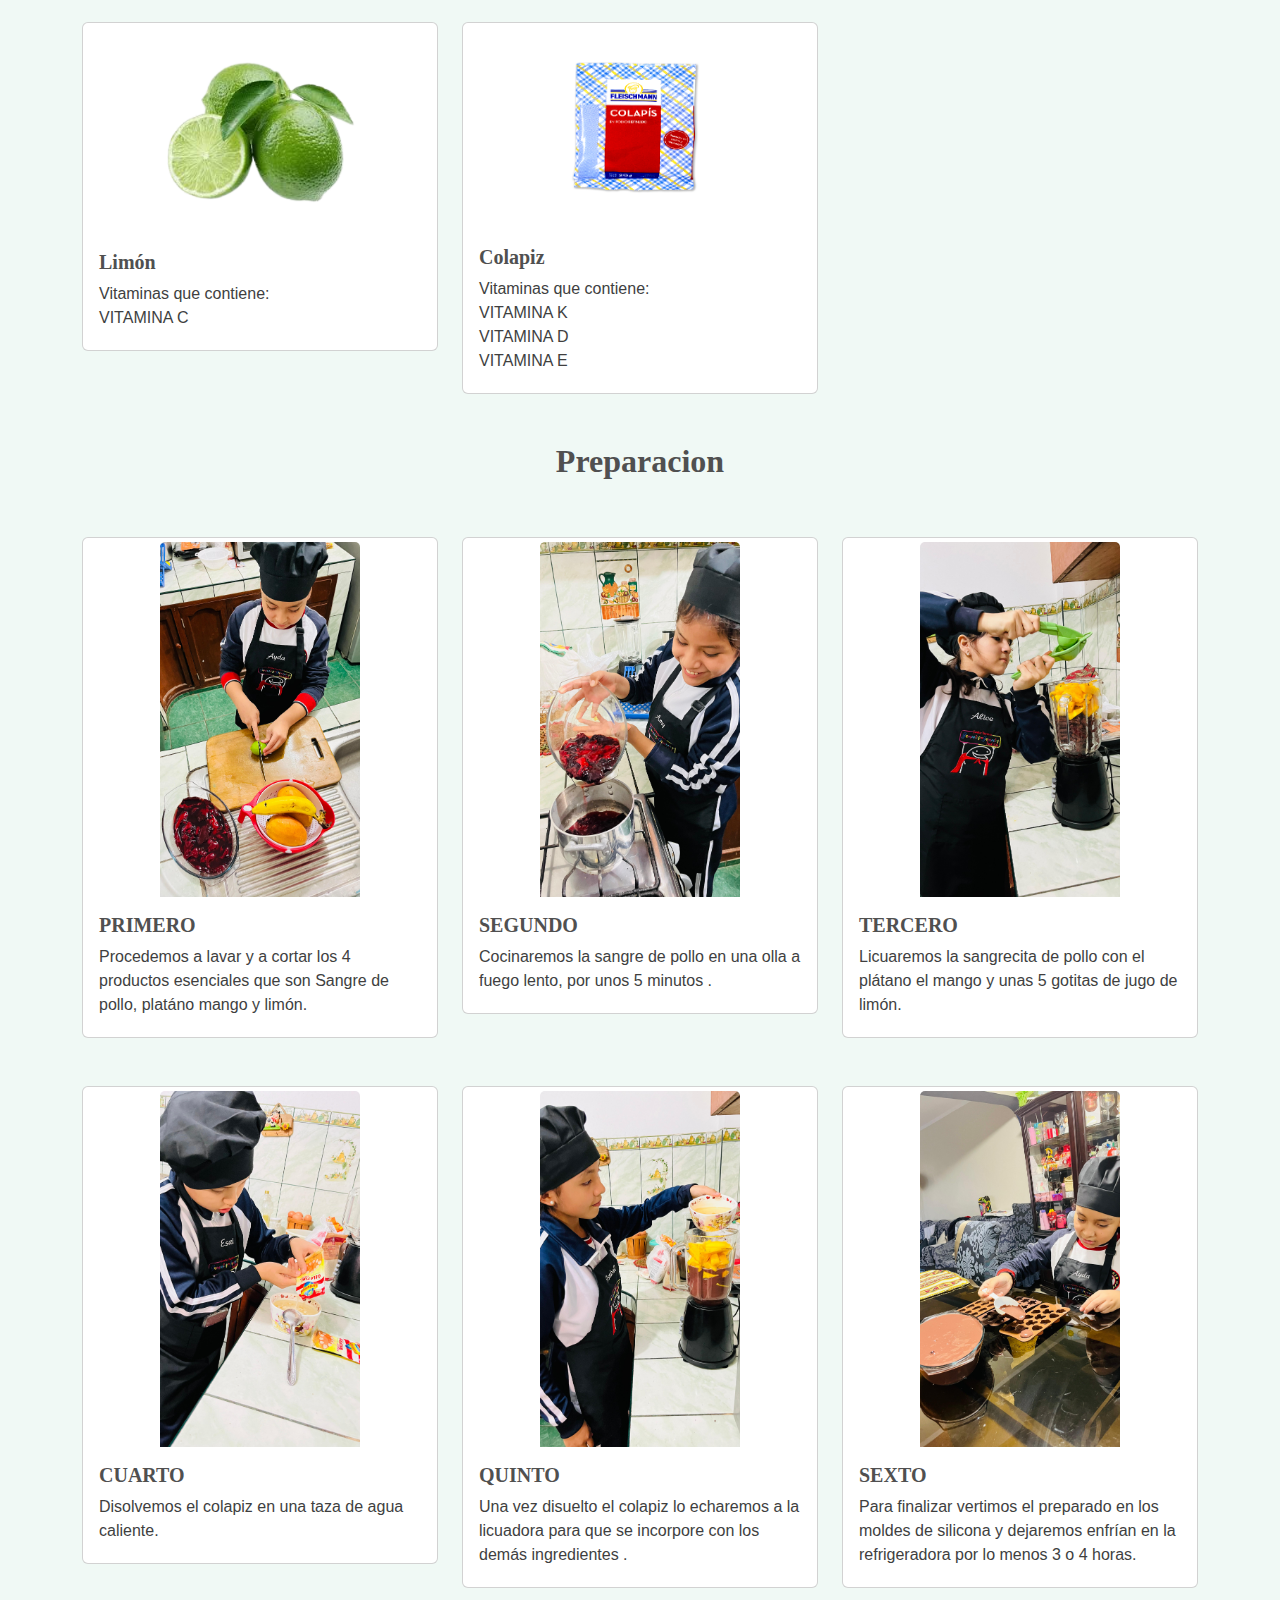
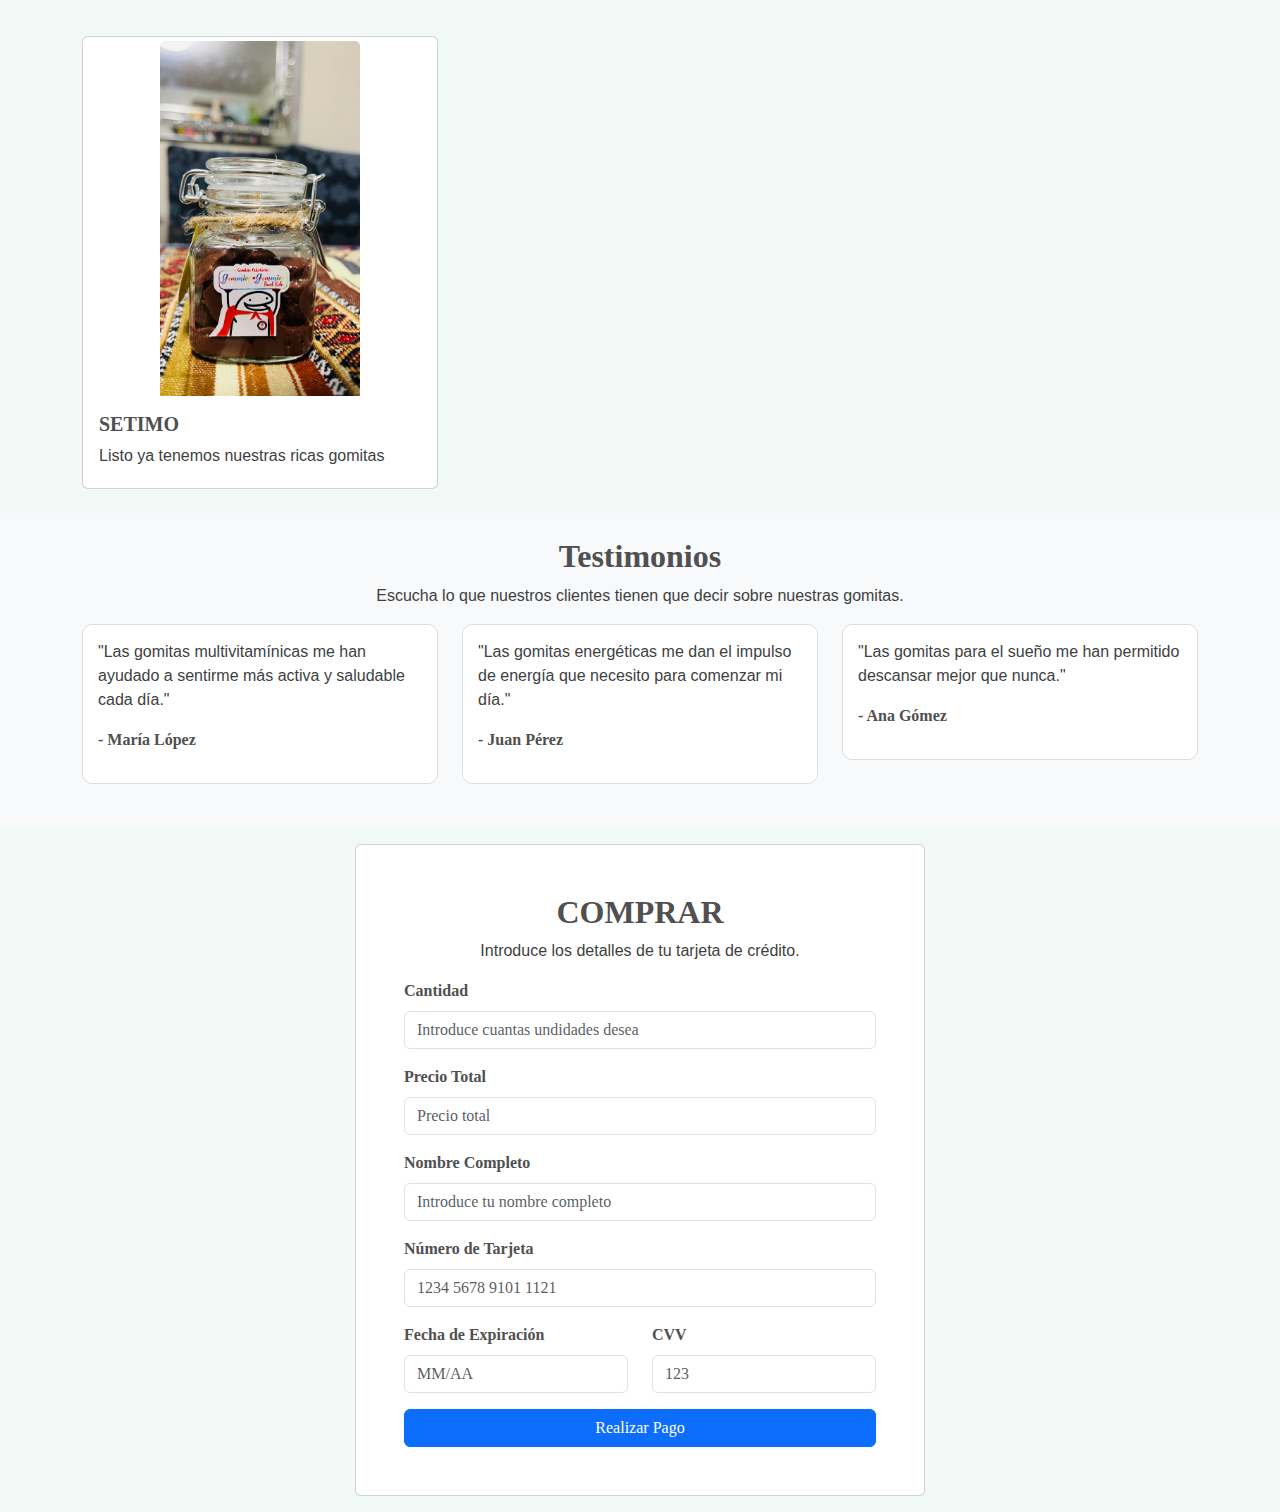
==== commit d61955ac: "link pagar" ====
--- a/index.html
+++ b/index.html
@@ -32,7 +32,10 @@
               <a class="nav-link" href="#productos">Productos</a>
             </li>
             <li class="nav-item">
-              <a class="nav-link" href="#testimonios">Ingredientes</a>
+              <a class="nav-link" href="#ingredientes">Ingredientes</a>
+            </li>
+            <li class="nav-item">
+              <a class="nav-link" href="#preparacion">Preparación</a>
             </li>
             <li class="nav-item">
               <a class="nav-link" href="#testimonios">Testimonios</a>
@@ -68,7 +71,6 @@
                 <h5 class="card-title">Gomitas Gummies Gummies</h5>
                 <p class="card-text">Producto elaborado por peruanos para peruanos.</p>
                 <p class="card-text">Consume producto peruano</p>
-                <a href="#pagar" onclick="comprar()" class="btn btn-primary">Comprar</a>
               </div>
             </div>
           </div>
@@ -78,7 +80,6 @@
               <div class="card-body">
                 <h5 class="card-title">Gomitas Energéticas</h5>
                 <p class="card-text">Fortalecer el sistema inmunológico y nos llena de energias</p>
-                <a href="#pagar" class="btn btn-primary">Comprar</a>
               </div>
             </div>
           </div>
@@ -101,7 +102,6 @@
                     </div>
                   </div>
                 </div>
-                <a href="#pagar" class="btn btn-primary">Comprar</a>
               </div>
             </div>
           </div>
@@ -110,7 +110,7 @@
     </section>
 
     <!-- Ingredientes Section -->
-    <section id="productos" class="py-4">
+    <section id="ingredientes" class="py-4">
       <div class="container">
         <div class="row text-center">
           <div class="col">
@@ -181,7 +181,7 @@
     </section>
 
     <!-- Preparación Section -->
-    <section id="productos" class="py-4">
+    <section id="preparacion" class="py-4">
       <div class="container">
         <div class="row text-center">
           <div class="col">
@@ -364,7 +364,9 @@
         </div>
       </div>
     </section>
-
+    <a href="#pagar" onclick="comprar()" class="btn btn-primary btn-flotante">Comprar</a>
+
+    <!-- <button type="button" class="btn btn-primary btn-flotante" onclick="comprar()">Comprar</button> -->
     <script src="https://cdn.jsdelivr.net/npm/bootstrap@5.3.0-alpha1/dist/js/bootstrap.bundle.min.js"></script>
     <script src="./script.js"></script>
   </body>
--- a/styles.css
+++ b/styles.css
@@ -168,6 +168,12 @@
   margin: auto;
 }
 
-#productos .card-body p {
+#ingredientes .card-body p {
   margin: 0;
 }
+.btn-flotante {
+  position: fixed;
+  bottom: 20px;
+  right: 20px;
+  z-index: 1000;
+}
